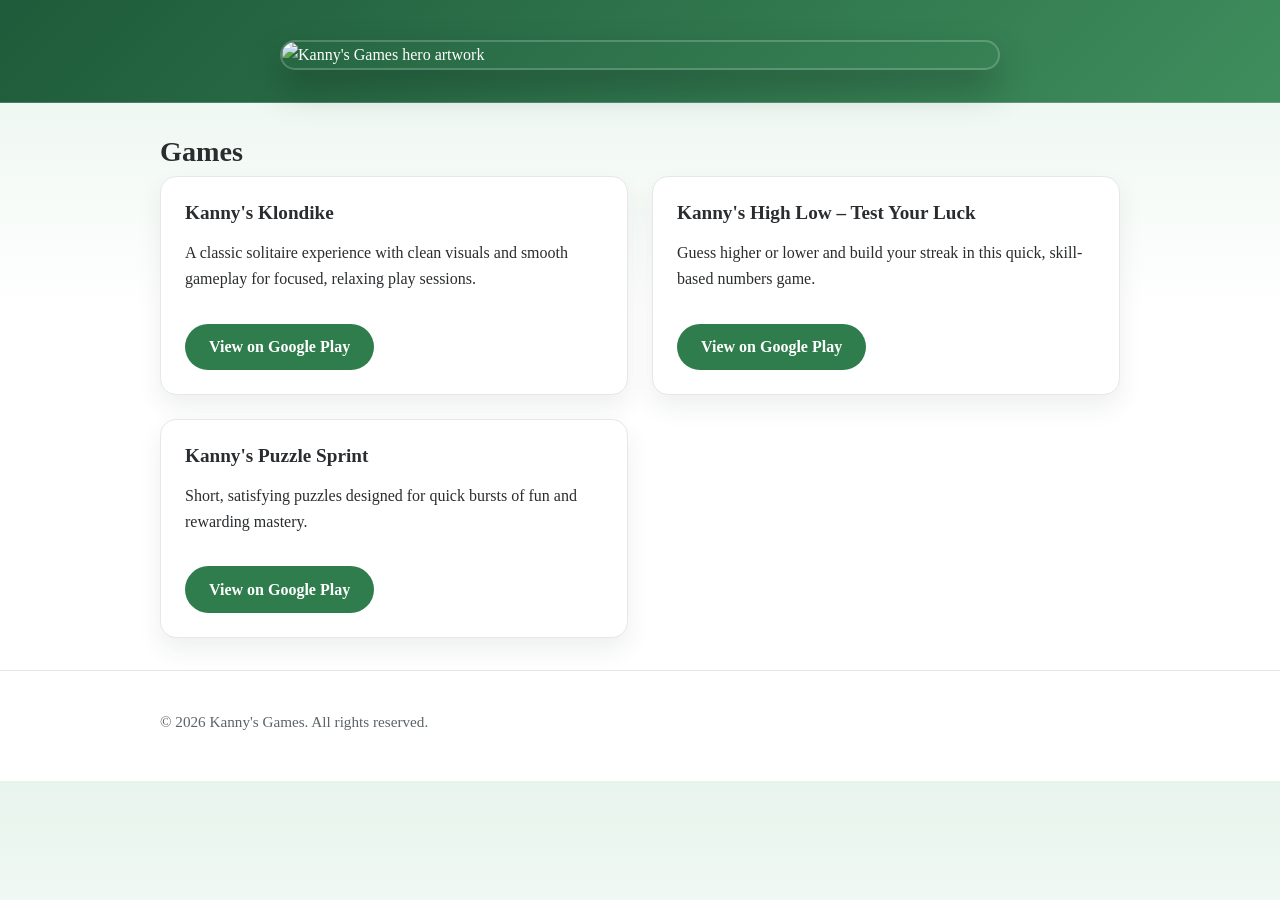
==== index.html @ 23c06d9a "Add files via upload" ====
<!doctype html>
<html lang="en">
  <head>
    <meta charset="utf-8" />
    <meta name="viewport" content="width=device-width, initial-scale=1" />
    <meta
      name="description"
      content="Kanny's Games is an indie mobile game developer focused on creating simple, fun, and skill-based games for Android users."
    />
    <title>Kanny's Games | Indie Mobile Game Developer</title>
    <link rel="stylesheet" href="styles.css" />
  </head>
  <body>
    <header class="site-header hero">
      <div class="container hero-content">
        <!-- Hero image placeholder: replace with the provided image file -->
        <img
          class="hero-image"
          src="hero.jpg"
          alt="Kanny's Games hero artwork"
        />
      </div>
    </header>

    <main class="container">
      <section id="games" class="section">
        <h2>Games</h2>
        <div class="games-grid">
          <!-- Game cards -->
          <article class="game-card">
            <h3>Kanny's Klondike</h3>
            <p>
              A classic solitaire experience with clean visuals and smooth
              gameplay for focused, relaxing play sessions.
            </p>
            <a class="button" href="https://play.google.com/store" rel="noopener">
              View on Google Play
            </a>
          </article>

          <article class="game-card">
            <h3>Kanny's High Low – Test Your Luck</h3>
            <p>
              Guess higher or lower and build your streak in this quick,
              skill-based numbers game.
            </p>
            <a class="button" href="https://play.google.com/store" rel="noopener">
              View on Google Play
            </a>
          </article>

          <article class="game-card">
            <h3>Kanny's Puzzle Sprint</h3>
            <p>
              Short, satisfying puzzles designed for quick bursts of fun and
              rewarding mastery.
            </p>
            <a class="button" href="https://play.google.com/store" rel="noopener">
              View on Google Play
            </a>
          </article>
        </div>
      </section>

    </main>

    <footer class="site-footer">
      <div class="container">
        <p>© 2026 Kanny's Games. All rights reserved.</p>
      </div>
    </footer>
  </body>
</html>
---- styles.css ----
:root {
  --green-700: #1e5b3a;
  --green-600: #2f7d4c;
  --green-500: #3f8d5d;
  --green-100: #e7f4ec;
  --gray-900: #2a2d2f;
  --gray-600: #5b6368;
  --gray-200: #e5e7ea;
  --white: #ffffff;
}

*,
*::before,
*::after {
  box-sizing: border-box;
}

body {
  margin: 0;
  font-family: "Palatino Linotype", "Book Antiqua", Palatino, serif;
  color: var(--gray-900);
  background: linear-gradient(180deg, var(--green-100), var(--white) 40%);
  line-height: 1.6;
}

a {
  color: var(--green-600);
  text-decoration: none;
}

a:hover,
a:focus-visible {
  text-decoration: underline;
}

.container {
  width: min(100% - 2rem, 960px);
  margin: 0 auto;
}

.site-header {
  border-bottom: 1px solid rgba(255, 255, 255, 0.2);
  padding: 2.5rem 0 2rem;
}

.hero-content {
  display: flex;
  gap: 1.5rem;
  align-items: center;
}

.hero {
  background: linear-gradient(135deg, var(--green-700), var(--green-500));
  color: var(--white);
}

.hero-content {
  justify-content: center;
}

.hero-image {
  width: min(100%, 720px);
  border-radius: 24px;
  box-shadow: 0 18px 36px rgba(0, 0, 0, 0.25);
  border: 2px solid rgba(255, 255, 255, 0.2);
}

h1,
h2,
h3 {
  margin: 0 0 0.5rem;
  line-height: 1.2;
}

h1 {
  font-size: clamp(2rem, 3vw, 2.6rem);
}

h2 {
  font-size: clamp(1.4rem, 2.2vw, 1.8rem);
  color: var(--gray-900);
}

h3 {
  font-size: 1.2rem;
}

.section {
  padding: 2rem 0;
}

.games-grid {
  display: grid;
  gap: 1.5rem;
}

/* Card styling keeps the layout lightweight and readable */
.game-card {
  border: 1px solid var(--gray-200);
  border-radius: 16px;
  padding: 1.5rem;
  background: var(--white);
  box-shadow: 0 12px 24px rgba(42, 45, 47, 0.08);
}

.button {
  display: inline-block;
  margin-top: 1rem;
  padding: 0.65rem 1.5rem;
  background: var(--green-600);
  color: var(--white);
  border-radius: 999px;
  font-weight: 600;
  transition: transform 0.2s ease, box-shadow 0.2s ease;
}

.button:hover,
.button:focus-visible {
  transform: translateY(-1px);
  box-shadow: 0 8px 16px rgba(47, 125, 76, 0.25);
  text-decoration: none;
}

.site-footer {
  border-top: 1px solid var(--gray-200);
  padding: 1.5rem 0 2rem;
  color: var(--gray-600);
  font-size: 0.95rem;
}

@media (min-width: 720px) {
  .games-grid {
    grid-template-columns: repeat(2, minmax(0, 1fr));
  }

  .hero-content {
    gap: 2rem;
  }

  .hero-content {
    justify-content: center;
  }
}
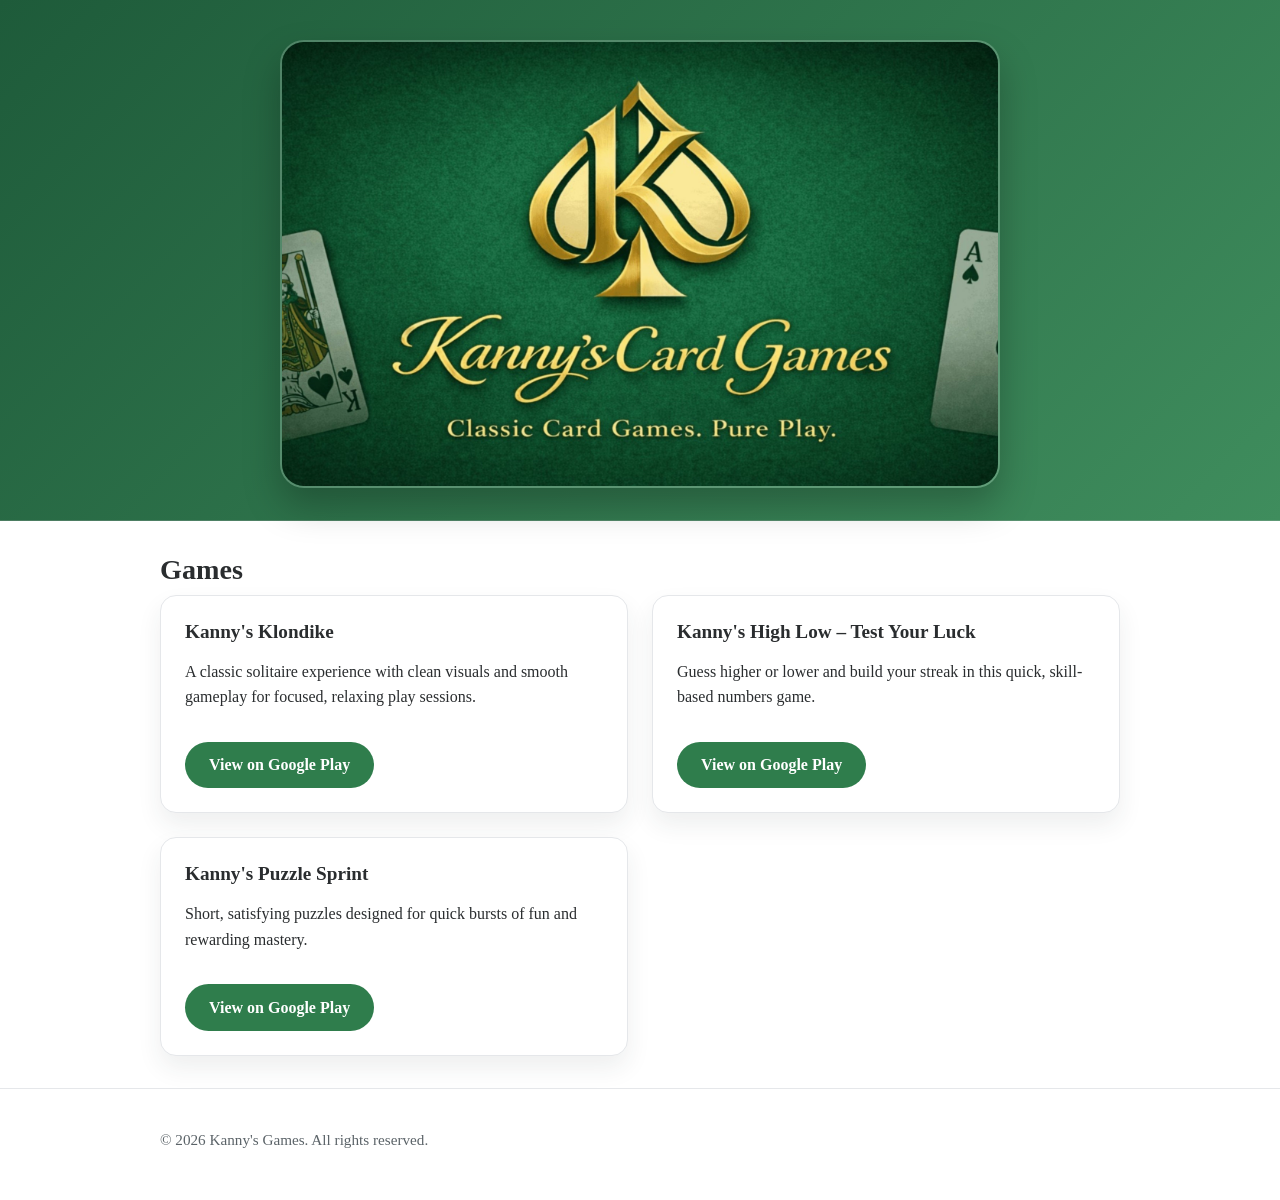
==== commit ceb20bf4: "Update index.html" ====
--- a/index.html
+++ b/index.html
@@ -16,7 +16,7 @@
         <!-- Hero image placeholder: replace with the provided image file -->
         <img
           class="hero-image"
-          src="hero.jpg"
+          src="hero.JPG"
           alt="Kanny's Games hero artwork"
         />
       </div>
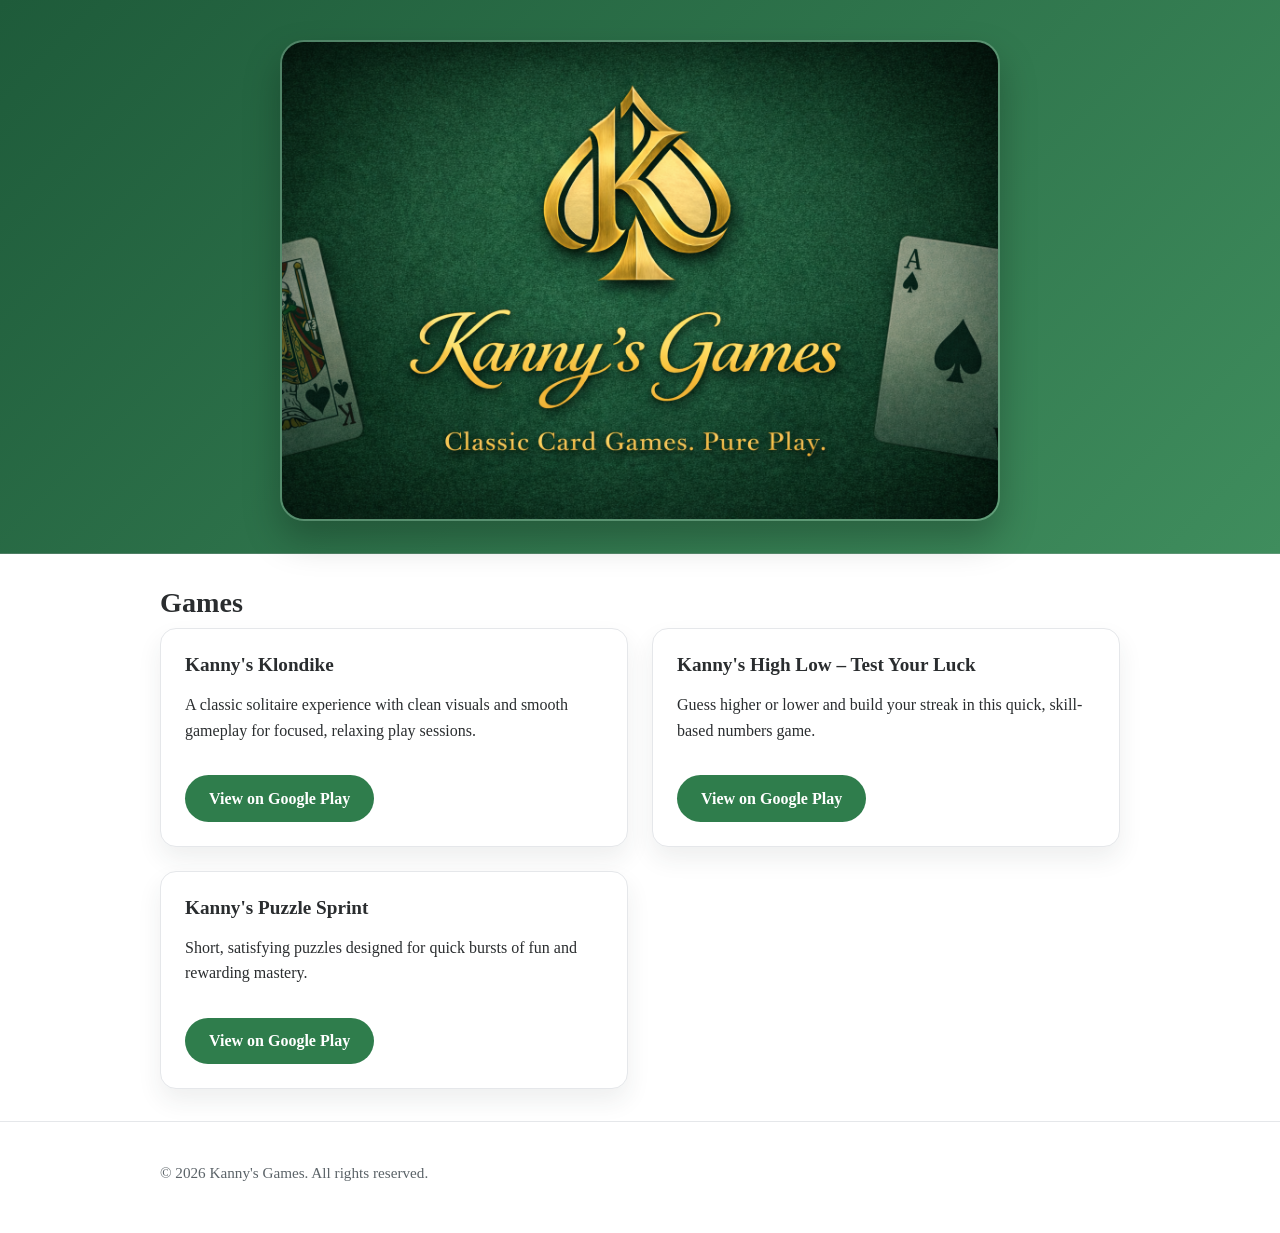
==== commit 18209a63: "Update index.html" ====
--- a/index.html
+++ b/index.html
@@ -16,7 +16,7 @@
         <!-- Hero image placeholder: replace with the provided image file -->
         <img
           class="hero-image"
-          src="hero.JPG"
+          src="hero.png"
           alt="Kanny's Games hero artwork"
         />
       </div>
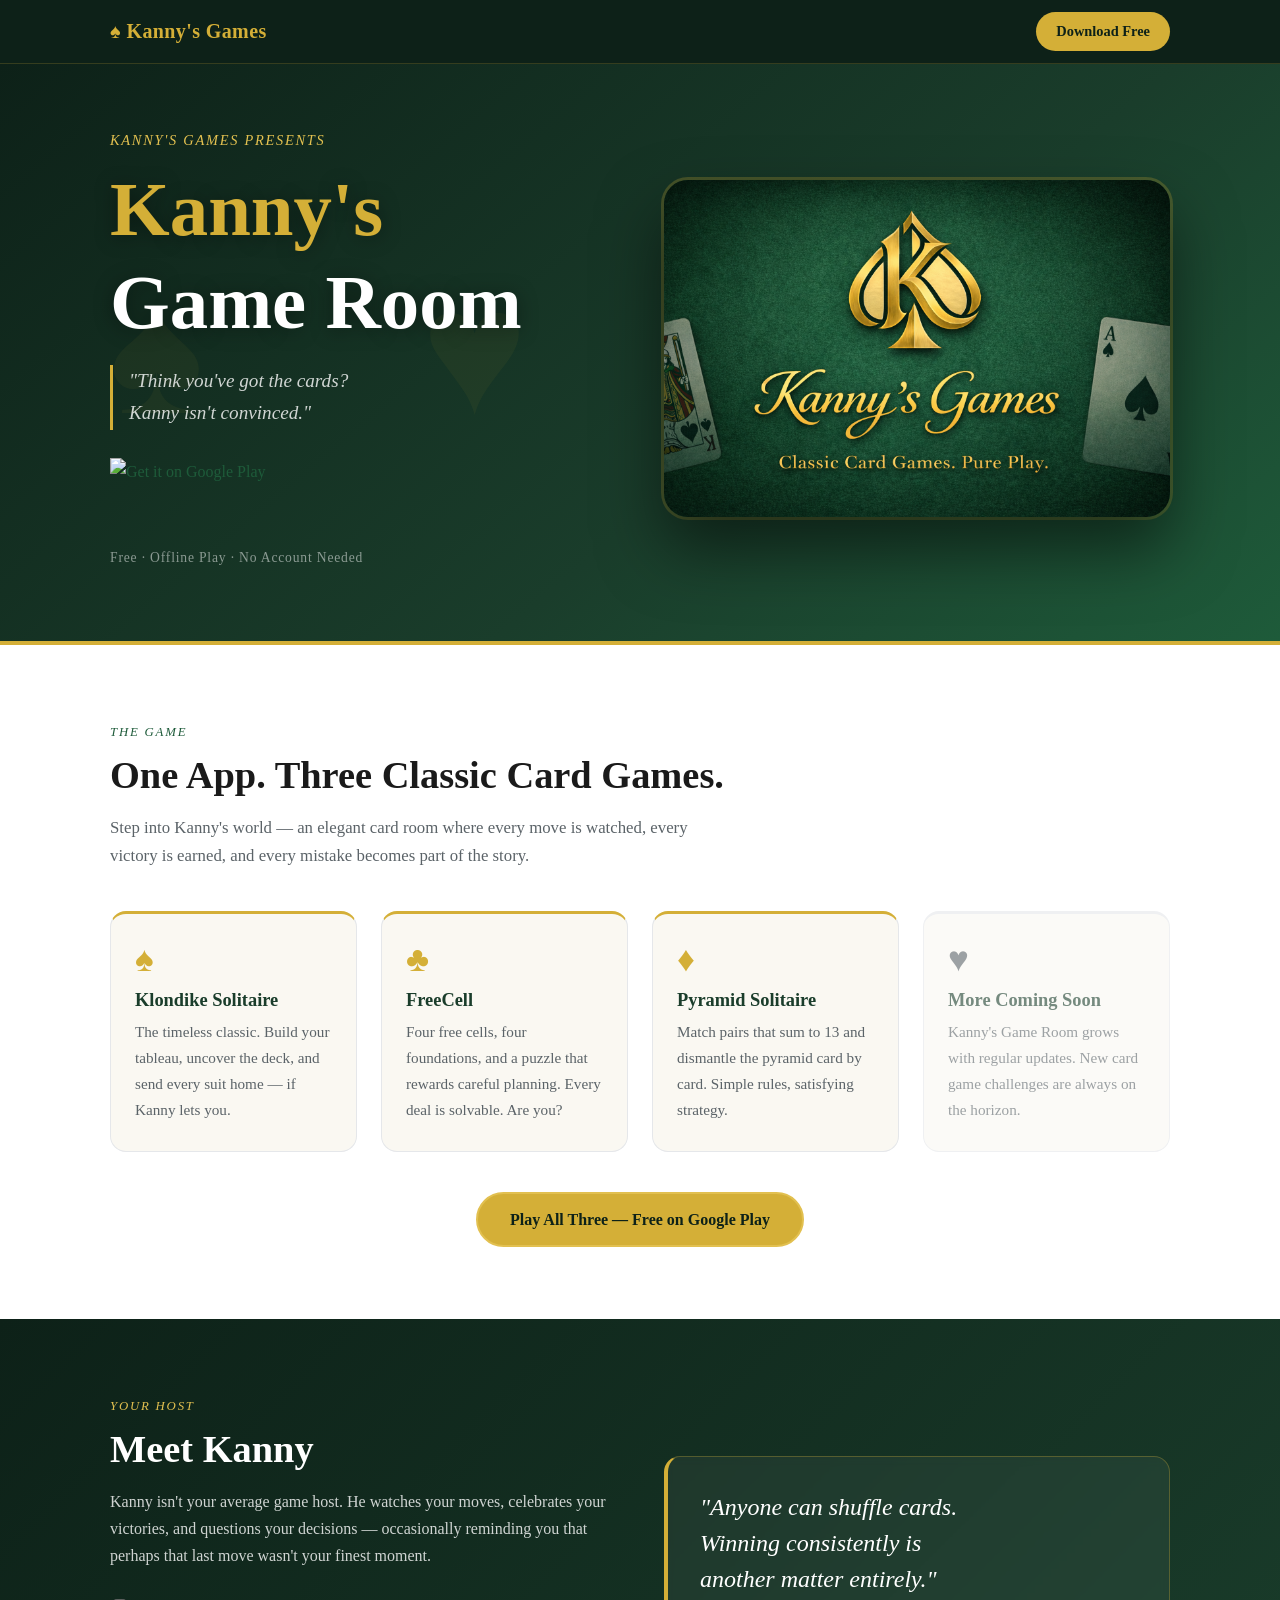
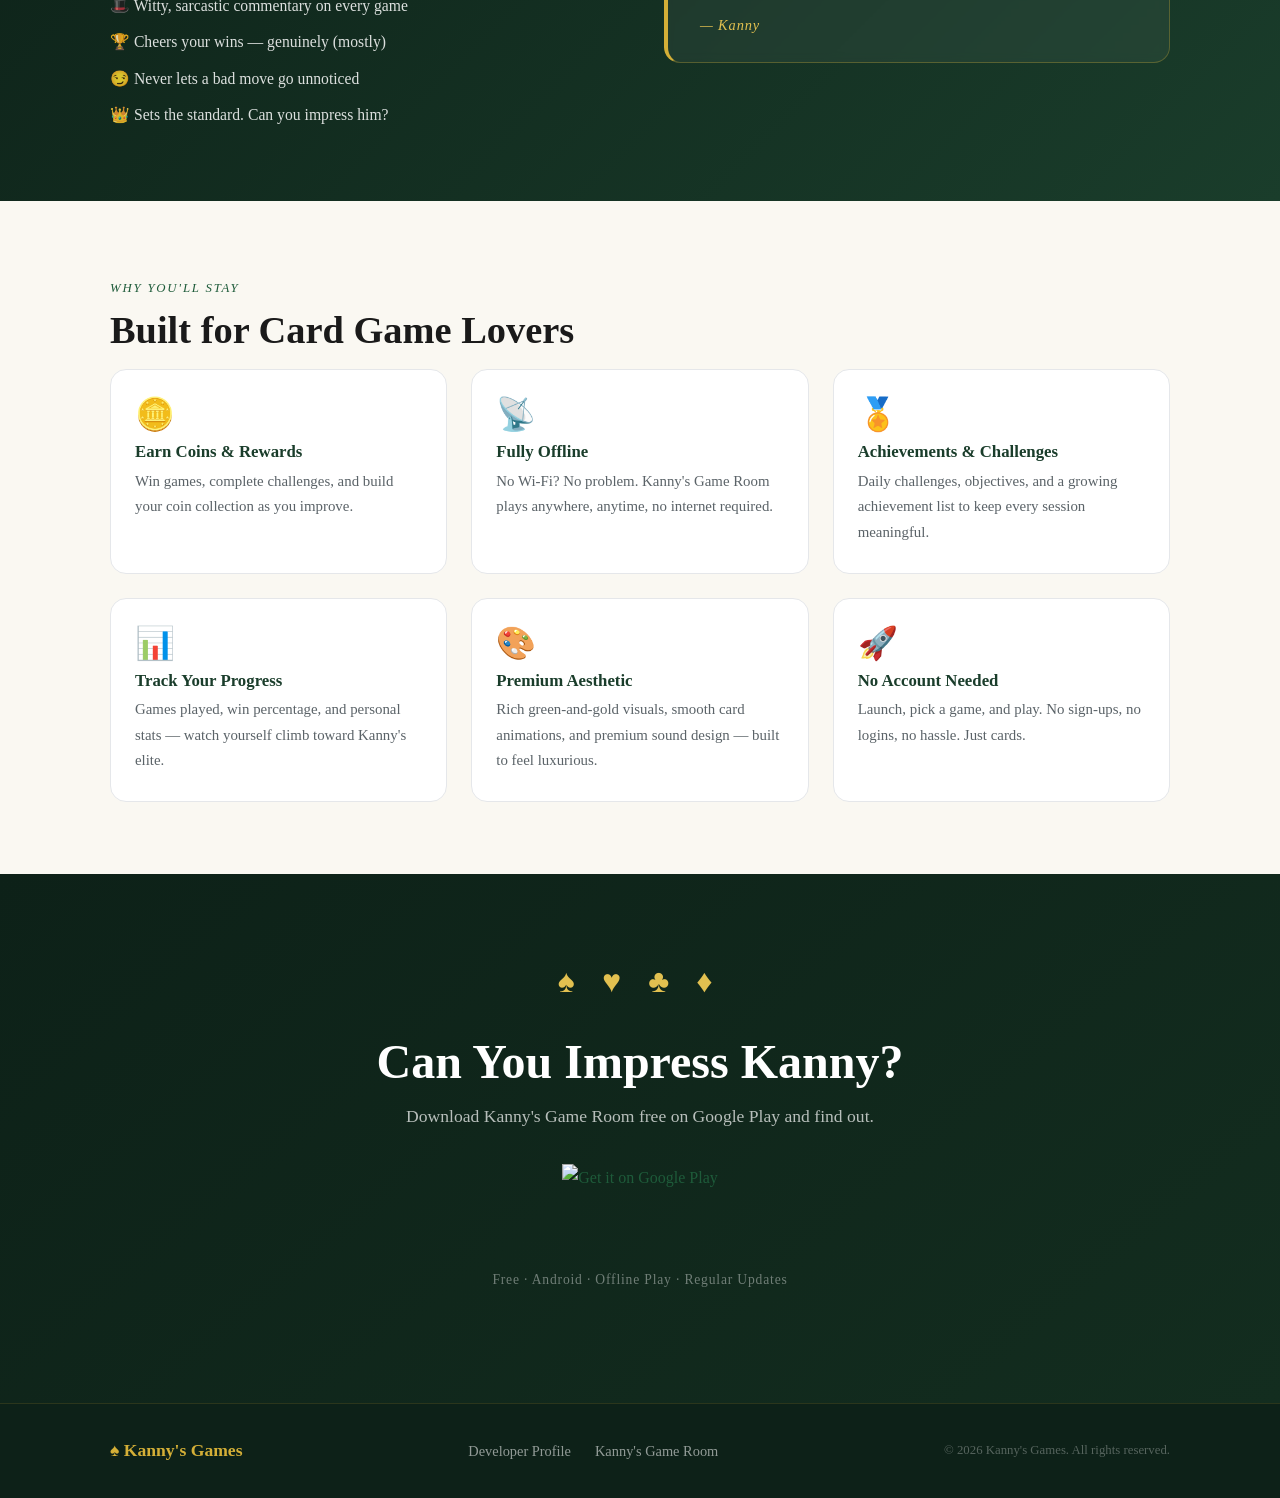
==== commit 726ffb5b: "redesigned site." ====
--- a/index.html
+++ b/index.html
@@ -5,69 +5,221 @@
     <meta name="viewport" content="width=device-width, initial-scale=1" />
     <meta
       name="description"
-      content="Kanny's Games is an indie mobile game developer focused on creating simple, fun, and skill-based games for Android users."
+      content="Kanny's Game Room — a premium collection of classic card games for Android. Play Klondike Solitaire, FreeCell, and Pyramid Solitaire with Kanny's witty commentary. Download free on Google Play."
     />
-    <title>Kanny's Games | Indie Mobile Game Developer</title>
+    <meta property="og:title" content="Kanny's Games | Classic Card Games for Android" />
+    <meta property="og:description" content="Think you've got the cards? Kanny isn't convinced. Download Kanny's Game Room — free on Google Play." />
+    <meta property="og:image" content="hero.png" />
+    <meta property="og:type" content="website" />
+    <title>Kanny's Games | Classic Card Games for Android</title>
     <link rel="stylesheet" href="styles.css" />
   </head>
   <body>
-    <header class="site-header hero">
-      <div class="container hero-content">
-        <!-- Hero image placeholder: replace with the provided image file -->
-        <img
-          class="hero-image"
-          src="hero.png"
-          alt="Kanny's Games hero artwork"
-        />
+
+    <!-- ───── NAV ───── -->
+    <nav class="site-nav">
+      <div class="container nav-inner">
+        <span class="nav-logo">♠ Kanny's Games</span>
+        <a class="nav-cta" href="https://play.google.com/store/apps/details?id=com.thebytedeveloper.kannysgameroom" target="_blank" rel="noopener noreferrer">
+          Download Free
+        </a>
+      </div>
+    </nav>
+
+    <!-- ───── HERO ───── -->
+    <header class="hero">
+      <div class="hero-suits" aria-hidden="true">
+        <span>♠</span><span>♥</span><span>♣</span><span>♦</span>
+      </div>
+      <div class="container hero-inner">
+        <div class="hero-text">
+          <p class="hero-eyebrow">Kanny's Games presents</p>
+          <h1 class="hero-title">Kanny's<br>Game Room</h1>
+          <p class="hero-tagline">"Think you've got the cards?<br>Kanny isn't convinced."</p>
+          <div class="hero-badges">
+            <a
+              href="https://play.google.com/store/apps/details?id=com.thebytedeveloper.kannysgameroom"
+              target="_blank"
+              rel="noopener noreferrer"
+              class="play-badge-link"
+            >
+              <img
+                src="https://play.google.com/intl/en_us/badges/static/images/badges/en_badge_web_generic.png"
+                alt="Get it on Google Play"
+                class="play-badge"
+              />
+            </a>
+          </div>
+          <p class="hero-meta">Free · Offline Play · No Account Needed</p>
+        </div>
+        <div class="hero-image-wrap">
+          <img
+            src="hero.png"
+            alt="Kanny's Game Room — card game screenshot"
+            class="hero-image"
+          />
+        </div>
       </div>
     </header>
 
-    <main class="container">
-      <section id="games" class="section">
-        <h2>Games</h2>
-        <div class="games-grid">
-          <!-- Game cards -->
-          <article class="game-card">
-            <h3>Kanny's Klondike</h3>
+    <main>
+
+      <!-- ───── ABOUT / GAMES INSIDE ───── -->
+      <section class="section section-games" id="games">
+        <div class="container">
+          <div class="section-label">The Game</div>
+          <h2 class="section-title">One App. Three Classic Card Games.</h2>
+          <p class="section-intro">
+            Step into Kanny's world — an elegant card room where every move is watched,
+            every victory is earned, and every mistake becomes part of the story.
+          </p>
+          <div class="games-grid">
+
+            <article class="game-tile">
+              <div class="game-tile-suit">♠</div>
+              <h3>Klondike Solitaire</h3>
+              <p>The timeless classic. Build your tableau, uncover the deck, and send every suit home — if Kanny lets you.</p>
+            </article>
+
+            <article class="game-tile">
+              <div class="game-tile-suit">♣</div>
+              <h3>FreeCell</h3>
+              <p>Four free cells, four foundations, and a puzzle that rewards careful planning. Every deal is solvable. Are you?</p>
+            </article>
+
+            <article class="game-tile">
+              <div class="game-tile-suit">♦</div>
+              <h3>Pyramid Solitaire</h3>
+              <p>Match pairs that sum to 13 and dismantle the pyramid card by card. Simple rules, satisfying strategy.</p>
+            </article>
+
+            <article class="game-tile game-tile-soon">
+              <div class="game-tile-suit">♥</div>
+              <h3>More Coming Soon</h3>
+              <p>Kanny's Game Room grows with regular updates. New card game challenges are always on the horizon.</p>
+            </article>
+
+          </div>
+          <div class="games-cta">
+            <a
+              class="button button-gold"
+              href="https://play.google.com/store/apps/details?id=com.thebytedeveloper.kannysgameroom"
+              target="_blank"
+              rel="noopener noreferrer"
+            >
+              Play All Three — Free on Google Play
+            </a>
+          </div>
+        </div>
+      </section>
+
+      <!-- ───── MEET KANNY ───── -->
+      <section class="section section-kanny" id="kanny">
+        <div class="container kanny-inner">
+          <div class="kanny-text">
+            <div class="section-label section-label-light">Your Host</div>
+            <h2 class="section-title section-title-light">Meet Kanny</h2>
             <p>
-              A classic solitaire experience with clean visuals and smooth
-              gameplay for focused, relaxing play sessions.
+              Kanny isn't your average game host. He watches your moves, celebrates your
+              victories, and questions your decisions — occasionally reminding you that
+              perhaps that last move wasn't your finest moment.
             </p>
-            <a class="button" href="https://play.google.com/store" rel="noopener">
-              View on Google Play
-            </a>
-          </article>
-
-          <article class="game-card">
-            <h3>Kanny's High Low – Test Your Luck</h3>
-            <p>
-              Guess higher or lower and build your streak in this quick,
-              skill-based numbers game.
-            </p>
-            <a class="button" href="https://play.google.com/store" rel="noopener">
-              View on Google Play
-            </a>
-          </article>
-
-          <article class="game-card">
-            <h3>Kanny's Puzzle Sprint</h3>
-            <p>
-              Short, satisfying puzzles designed for quick bursts of fun and
-              rewarding mastery.
-            </p>
-            <a class="button" href="https://play.google.com/store" rel="noopener">
-              View on Google Play
-            </a>
-          </article>
+            <ul class="kanny-traits">
+              <li>🎩 Witty, sarcastic commentary on every game</li>
+              <li>🏆 Cheers your wins — genuinely (mostly)</li>
+              <li>😏 Never lets a bad move go unnoticed</li>
+              <li>👑 Sets the standard. Can you impress him?</li>
+            </ul>
+          </div>
+          <blockquote class="kanny-quote">
+            <p>"Anyone can shuffle cards.<br>Winning consistently is<br>another matter entirely."</p>
+            <cite>— Kanny</cite>
+          </blockquote>
+        </div>
+      </section>
+
+      <!-- ───── FEATURES ───── -->
+      <section class="section section-features" id="features">
+        <div class="container">
+          <div class="section-label">Why You'll Stay</div>
+          <h2 class="section-title">Built for Card Game Lovers</h2>
+          <div class="features-grid">
+
+            <div class="feature-card">
+              <div class="feature-icon">🪙</div>
+              <h3>Earn Coins &amp; Rewards</h3>
+              <p>Win games, complete challenges, and build your coin collection as you improve.</p>
+            </div>
+
+            <div class="feature-card">
+              <div class="feature-icon">📡</div>
+              <h3>Fully Offline</h3>
+              <p>No Wi-Fi? No problem. Kanny's Game Room plays anywhere, anytime, no internet required.</p>
+            </div>
+
+            <div class="feature-card">
+              <div class="feature-icon">🏅</div>
+              <h3>Achievements &amp; Challenges</h3>
+              <p>Daily challenges, objectives, and a growing achievement list to keep every session meaningful.</p>
+            </div>
+
+            <div class="feature-card">
+              <div class="feature-icon">📊</div>
+              <h3>Track Your Progress</h3>
+              <p>Games played, win percentage, and personal stats — watch yourself climb toward Kanny's elite.</p>
+            </div>
+
+            <div class="feature-card">
+              <div class="feature-icon">🎨</div>
+              <h3>Premium Aesthetic</h3>
+              <p>Rich green-and-gold visuals, smooth card animations, and premium sound design — built to feel luxurious.</p>
+            </div>
+
+            <div class="feature-card">
+              <div class="feature-icon">🚀</div>
+              <h3>No Account Needed</h3>
+              <p>Launch, pick a game, and play. No sign-ups, no logins, no hassle. Just cards.</p>
+            </div>
+
+          </div>
+        </div>
+      </section>
+
+      <!-- ───── DOWNLOAD CTA ───── -->
+      <section class="section section-cta">
+        <div class="container cta-inner">
+          <div class="cta-suits" aria-hidden="true">♠ ♥ ♣ ♦</div>
+          <h2>Can You Impress Kanny?</h2>
+          <p>Download Kanny's Game Room free on Google Play and find out.</p>
+          <a
+            href="https://play.google.com/store/apps/details?id=com.thebytedeveloper.kannysgameroom"
+            target="_blank"
+            rel="noopener noreferrer"
+            class="play-badge-link"
+          >
+            <img
+              src="https://play.google.com/intl/en_us/badges/static/images/badges/en_badge_web_generic.png"
+              alt="Get it on Google Play"
+              class="play-badge play-badge-lg"
+            />
+          </a>
+          <p class="cta-meta">Free · Android · Offline Play · Regular Updates</p>
         </div>
       </section>
 
     </main>
 
+    <!-- ───── FOOTER ───── -->
     <footer class="site-footer">
-      <div class="container">
-        <p>© 2026 Kanny's Games. All rights reserved.</p>
+      <div class="container footer-inner">
+        <div class="footer-brand">♠ Kanny's Games</div>
+        <nav class="footer-links" aria-label="Footer navigation">
+          <a href="https://play.google.com/store/apps/dev?id=5169909982344144360" target="_blank" rel="noopener noreferrer">Developer Profile</a>
+          <a href="https://play.google.com/store/apps/details?id=com.thebytedeveloper.kannysgameroom" target="_blank" rel="noopener noreferrer">Kanny's Game Room</a>
+        </nav>
+        <p class="footer-copy">© 2026 Kanny's Games. All rights reserved.</p>
       </div>
     </footer>
+
   </body>
 </html>
--- a/styles.css
+++ b/styles.css
@@ -1,13 +1,516 @@
+/* ═══════════════════════════════════════════════════
+   Kanny's Games — Site Styles
+   Palette: deep green + gold + dark cream
+═══════════════════════════════════════════════════ */
+
 :root {
+  --green-950: #0d2118;
+  --green-900: #132d1f;
+  --green-800: #1a3d2b;
   --green-700: #1e5b3a;
   --green-600: #2f7d4c;
-  --green-500: #3f8d5d;
-  --green-100: #e7f4ec;
-  --gray-900: #2a2d2f;
-  --gray-600: #5b6368;
-  --gray-200: #e5e7ea;
-  --white: #ffffff;
-}
+  --green-100: #e8f4ee;
+  --gold-500:  #d4af37;
+  --gold-400:  #e2c050;
+  --gold-200:  #f3e4a8;
+  --cream:     #faf8f2;
+  --gray-900:  #1a1a1a;
+  --gray-600:  #5b6368;
+  --gray-200:  #e5e7ea;
+  --white:     #ffffff;
+}
+
+/* ── Reset ── */
+*, *::before, *::after { box-sizing: border-box; }
+
+body {
+  margin: 0;
+  font-family: "Palatino Linotype", "Book Antiqua", Palatino, serif;
+  color: var(--gray-900);
+  background: var(--cream);
+  line-height: 1.7;
+}
+
+a {
+  color: var(--green-700);
+  text-decoration: none;
+}
+
+a:hover, a:focus-visible { text-decoration: underline; }
+
+img { max-width: 100%; display: block; }
+
+h1, h2, h3 { margin: 0 0 0.5rem; line-height: 1.2; }
+
+.container {
+  width: min(100% - 2rem, 1060px);
+  margin: 0 auto;
+}
+
+/* ── Buttons ── */
+.button {
+  display: inline-block;
+  padding: 0.75rem 2rem;
+  border-radius: 999px;
+  font-weight: 700;
+  font-size: 1rem;
+  transition: transform 0.2s ease, box-shadow 0.2s ease;
+  cursor: pointer;
+}
+
+.button-gold {
+  background: var(--gold-500);
+  color: var(--green-950);
+  border: 2px solid var(--gold-400);
+}
+
+.button-gold:hover, .button-gold:focus-visible {
+  background: var(--gold-400);
+  transform: translateY(-2px);
+  box-shadow: 0 10px 28px rgba(212, 175, 55, 0.35);
+  text-decoration: none;
+}
+
+/* ── Google Play Badge ── */
+.play-badge-link { display: inline-block; }
+
+.play-badge {
+  height: 72px;
+  width: auto;
+  transition: transform 0.2s ease, filter 0.2s ease;
+}
+
+.play-badge:hover { transform: translateY(-2px); filter: brightness(1.05); }
+
+.play-badge-lg { height: 88px; }
+
+/* ══════════════════════════════════════
+   NAV
+══════════════════════════════════════ */
+.site-nav {
+  position: sticky;
+  top: 0;
+  z-index: 100;
+  background: var(--green-950);
+  border-bottom: 1px solid rgba(212, 175, 55, 0.2);
+  padding: 0.75rem 0;
+}
+
+.nav-inner {
+  display: flex;
+  align-items: center;
+  justify-content: space-between;
+}
+
+.nav-logo {
+  color: var(--gold-500);
+  font-size: 1.25rem;
+  font-weight: 700;
+  letter-spacing: 0.02em;
+}
+
+.nav-cta {
+  padding: 0.45rem 1.25rem;
+  background: var(--gold-500);
+  color: var(--green-950);
+  border-radius: 999px;
+  font-weight: 700;
+  font-size: 0.9rem;
+  transition: background 0.2s ease, transform 0.2s ease;
+}
+
+.nav-cta:hover, .nav-cta:focus-visible {
+  background: var(--gold-400);
+  transform: translateY(-1px);
+  text-decoration: none;
+}
+
+/* ══════════════════════════════════════
+   HERO
+══════════════════════════════════════ */
+.hero {
+  position: relative;
+  overflow: hidden;
+  background: linear-gradient(140deg, var(--green-950) 0%, var(--green-800) 60%, var(--green-700) 100%);
+  padding: 4rem 0 4.5rem;
+}
+
+/* floating card suit decorations */
+.hero-suits {
+  position: absolute;
+  inset: 0;
+  display: flex;
+  justify-content: space-around;
+  align-items: center;
+  pointer-events: none;
+  overflow: hidden;
+}
+
+.hero-suits span {
+  font-size: clamp(6rem, 14vw, 14rem);
+  color: rgba(212, 175, 55, 0.06);
+  user-select: none;
+  line-height: 1;
+}
+
+.hero-inner {
+  position: relative;
+  display: grid;
+  gap: 3rem;
+  align-items: center;
+}
+
+.hero-text { color: var(--white); }
+
+.hero-eyebrow {
+  margin: 0 0 0.75rem;
+  font-size: 0.9rem;
+  letter-spacing: 0.12em;
+  text-transform: uppercase;
+  color: var(--gold-400);
+  font-style: italic;
+}
+
+.hero-title {
+  font-size: clamp(2.8rem, 6vw, 5rem);
+  font-weight: 700;
+  color: var(--white);
+  text-shadow: 0 2px 20px rgba(0,0,0,0.4);
+  margin-bottom: 1rem;
+}
+
+.hero-title::first-line { color: var(--gold-500); }
+
+.hero-tagline {
+  font-size: clamp(1rem, 2vw, 1.2rem);
+  color: rgba(255,255,255,0.8);
+  font-style: italic;
+  margin: 0 0 1.75rem;
+  border-left: 3px solid var(--gold-500);
+  padding-left: 1rem;
+}
+
+.hero-badges { margin-bottom: 1rem; }
+
+.hero-meta {
+  font-size: 0.85rem;
+  color: rgba(255,255,255,0.5);
+  letter-spacing: 0.06em;
+  margin: 0;
+}
+
+.hero-image-wrap {
+  display: flex;
+  justify-content: center;
+}
+
+.hero-image {
+  width: min(100%, 420px);
+  border-radius: 24px;
+  box-shadow: 0 32px 64px rgba(0, 0, 0, 0.5), 0 0 0 3px rgba(212, 175, 55, 0.25);
+}
+
+/* ══════════════════════════════════════
+   SHARED SECTION STYLES
+══════════════════════════════════════ */
+.section { padding: 4.5rem 0; }
+
+.section-label {
+  display: inline-block;
+  font-size: 0.8rem;
+  letter-spacing: 0.14em;
+  text-transform: uppercase;
+  color: var(--green-700);
+  font-style: italic;
+  margin-bottom: 0.5rem;
+}
+
+.section-label-light { color: var(--gold-400); }
+
+.section-title {
+  font-size: clamp(1.6rem, 3vw, 2.4rem);
+  margin-bottom: 1rem;
+}
+
+.section-title-light { color: var(--white); }
+
+.section-intro {
+  max-width: 620px;
+  color: var(--gray-600);
+  font-size: 1.05rem;
+  margin: 0 0 2.5rem;
+}
+
+/* ══════════════════════════════════════
+   GAMES SECTION
+══════════════════════════════════════ */
+.section-games {
+  background: var(--white);
+  border-top: 4px solid var(--gold-500);
+}
+
+.games-grid {
+  display: grid;
+  gap: 1.5rem;
+  grid-template-columns: repeat(auto-fill, minmax(min(100%, 240px), 1fr));
+}
+
+.game-tile {
+  background: var(--cream);
+  border: 1px solid var(--gray-200);
+  border-top: 3px solid var(--gold-500);
+  border-radius: 16px;
+  padding: 1.75rem 1.5rem;
+  transition: transform 0.2s ease, box-shadow 0.2s ease;
+}
+
+.game-tile:hover {
+  transform: translateY(-4px);
+  box-shadow: 0 16px 36px rgba(0,0,0,0.1);
+}
+
+.game-tile-soon {
+  opacity: 0.6;
+  border-top-color: var(--gray-200);
+}
+
+.game-tile-suit {
+  font-size: 2.2rem;
+  color: var(--gold-500);
+  margin-bottom: 0.75rem;
+  line-height: 1;
+}
+
+.game-tile-soon .game-tile-suit { color: var(--gray-600); }
+
+.game-tile h3 {
+  font-size: 1.15rem;
+  color: var(--green-800);
+  margin-bottom: 0.5rem;
+}
+
+.game-tile p {
+  font-size: 0.95rem;
+  color: var(--gray-600);
+  margin: 0;
+}
+
+.games-cta {
+  margin-top: 2.5rem;
+  text-align: center;
+}
+
+/* ══════════════════════════════════════
+   MEET KANNY
+══════════════════════════════════════ */
+.section-kanny {
+  background: linear-gradient(135deg, var(--green-950) 0%, var(--green-800) 100%);
+  color: var(--white);
+}
+
+.section-kanny p {
+  color: rgba(255,255,255,0.8);
+  max-width: 520px;
+  margin: 0 0 1.5rem;
+}
+
+.kanny-inner {
+  display: grid;
+  gap: 3rem;
+  align-items: center;
+}
+
+.kanny-traits {
+  list-style: none;
+  margin: 0;
+  padding: 0;
+  display: flex;
+  flex-direction: column;
+  gap: 0.6rem;
+}
+
+.kanny-traits li {
+  font-size: 0.98rem;
+  color: rgba(255,255,255,0.85);
+}
+
+.kanny-quote {
+  margin: 0;
+  padding: 2rem 2rem 1.5rem;
+  background: rgba(255,255,255,0.05);
+  border: 1px solid rgba(212, 175, 55, 0.3);
+  border-left: 4px solid var(--gold-500);
+  border-radius: 16px;
+  backdrop-filter: blur(4px);
+}
+
+.kanny-quote p {
+  font-size: clamp(1.1rem, 2.5vw, 1.5rem);
+  font-style: italic;
+  color: var(--white);
+  line-height: 1.5;
+  margin: 0 0 1rem;
+  max-width: unset;
+}
+
+.kanny-quote cite {
+  display: block;
+  font-size: 0.9rem;
+  color: var(--gold-400);
+  letter-spacing: 0.06em;
+}
+
+/* ══════════════════════════════════════
+   FEATURES
+══════════════════════════════════════ */
+.section-features {
+  background: var(--cream);
+}
+
+.features-grid {
+  display: grid;
+  gap: 1.5rem;
+  grid-template-columns: repeat(auto-fill, minmax(min(100%, 300px), 1fr));
+}
+
+.feature-card {
+  background: var(--white);
+  border: 1px solid var(--gray-200);
+  border-radius: 16px;
+  padding: 1.75rem 1.5rem;
+  transition: transform 0.2s ease, box-shadow 0.2s ease;
+}
+
+.feature-card:hover {
+  transform: translateY(-3px);
+  box-shadow: 0 12px 28px rgba(0,0,0,0.08);
+}
+
+.feature-icon {
+  font-size: 2rem;
+  margin-bottom: 0.75rem;
+  line-height: 1;
+}
+
+.feature-card h3 {
+  font-size: 1.05rem;
+  color: var(--green-800);
+  margin-bottom: 0.4rem;
+}
+
+.feature-card p {
+  font-size: 0.93rem;
+  color: var(--gray-600);
+  margin: 0;
+}
+
+/* ══════════════════════════════════════
+   DOWNLOAD CTA
+══════════════════════════════════════ */
+.section-cta {
+  background: linear-gradient(140deg, var(--green-950) 0%, var(--green-900) 100%);
+  text-align: center;
+  padding: 5rem 0;
+}
+
+.cta-inner { color: var(--white); }
+
+.cta-suits {
+  font-size: clamp(1.4rem, 3vw, 2rem);
+  color: var(--gold-400);
+  letter-spacing: 0.3em;
+  margin-bottom: 1.5rem;
+}
+
+.section-cta h2 {
+  font-size: clamp(1.8rem, 4vw, 3rem);
+  color: var(--white);
+  margin-bottom: 0.75rem;
+}
+
+.section-cta > .container > p {
+  font-size: 1.1rem;
+  color: rgba(255,255,255,0.7);
+  margin: 0 0 2rem;
+}
+
+.cta-meta {
+  margin-top: 1rem !important;
+  font-size: 0.85rem !important;
+  color: rgba(255,255,255,0.4) !important;
+  letter-spacing: 0.06em;
+}
+
+/* ══════════════════════════════════════
+   FOOTER
+══════════════════════════════════════ */
+.site-footer {
+  background: var(--green-950);
+  border-top: 1px solid rgba(212, 175, 55, 0.15);
+  padding: 2rem 0;
+}
+
+.footer-inner {
+  display: flex;
+  flex-direction: column;
+  align-items: center;
+  gap: 1rem;
+  text-align: center;
+}
+
+.footer-brand {
+  color: var(--gold-500);
+  font-size: 1.1rem;
+  font-weight: 700;
+}
+
+.footer-links {
+  display: flex;
+  gap: 1.5rem;
+  flex-wrap: wrap;
+  justify-content: center;
+}
+
+.footer-links a {
+  color: rgba(255,255,255,0.55);
+  font-size: 0.9rem;
+  transition: color 0.2s;
+}
+
+.footer-links a:hover {
+  color: var(--gold-400);
+  text-decoration: none;
+}
+
+.footer-copy {
+  margin: 0;
+  font-size: 0.8rem;
+  color: rgba(255,255,255,0.3);
+}
+
+/* ══════════════════════════════════════
+   RESPONSIVE — tablet+
+══════════════════════════════════════ */
+@media (min-width: 720px) {
+  .hero-inner {
+    grid-template-columns: 1fr 1fr;
+  }
+
+  .kanny-inner {
+    grid-template-columns: 1fr 1fr;
+  }
+
+  .hero-image {
+    width: 100%;
+  }
+
+  .footer-inner {
+    flex-direction: row;
+    justify-content: space-between;
+    text-align: left;
+  }
+}
+
 
 *,
 *::before,
@@ -15,129 +518,3 @@
   box-sizing: border-box;
 }
 
-body {
-  margin: 0;
-  font-family: "Palatino Linotype", "Book Antiqua", Palatino, serif;
-  color: var(--gray-900);
-  background: linear-gradient(180deg, var(--green-100), var(--white) 40%);
-  line-height: 1.6;
-}
-
-a {
-  color: var(--green-600);
-  text-decoration: none;
-}
-
-a:hover,
-a:focus-visible {
-  text-decoration: underline;
-}
-
-.container {
-  width: min(100% - 2rem, 960px);
-  margin: 0 auto;
-}
-
-.site-header {
-  border-bottom: 1px solid rgba(255, 255, 255, 0.2);
-  padding: 2.5rem 0 2rem;
-}
-
-.hero-content {
-  display: flex;
-  gap: 1.5rem;
-  align-items: center;
-}
-
-.hero {
-  background: linear-gradient(135deg, var(--green-700), var(--green-500));
-  color: var(--white);
-}
-
-.hero-content {
-  justify-content: center;
-}
-
-.hero-image {
-  width: min(100%, 720px);
-  border-radius: 24px;
-  box-shadow: 0 18px 36px rgba(0, 0, 0, 0.25);
-  border: 2px solid rgba(255, 255, 255, 0.2);
-}
-
-h1,
-h2,
-h3 {
-  margin: 0 0 0.5rem;
-  line-height: 1.2;
-}
-
-h1 {
-  font-size: clamp(2rem, 3vw, 2.6rem);
-}
-
-h2 {
-  font-size: clamp(1.4rem, 2.2vw, 1.8rem);
-  color: var(--gray-900);
-}
-
-h3 {
-  font-size: 1.2rem;
-}
-
-.section {
-  padding: 2rem 0;
-}
-
-.games-grid {
-  display: grid;
-  gap: 1.5rem;
-}
-
-/* Card styling keeps the layout lightweight and readable */
-.game-card {
-  border: 1px solid var(--gray-200);
-  border-radius: 16px;
-  padding: 1.5rem;
-  background: var(--white);
-  box-shadow: 0 12px 24px rgba(42, 45, 47, 0.08);
-}
-
-.button {
-  display: inline-block;
-  margin-top: 1rem;
-  padding: 0.65rem 1.5rem;
-  background: var(--green-600);
-  color: var(--white);
-  border-radius: 999px;
-  font-weight: 600;
-  transition: transform 0.2s ease, box-shadow 0.2s ease;
-}
-
-.button:hover,
-.button:focus-visible {
-  transform: translateY(-1px);
-  box-shadow: 0 8px 16px rgba(47, 125, 76, 0.25);
-  text-decoration: none;
-}
-
-.site-footer {
-  border-top: 1px solid var(--gray-200);
-  padding: 1.5rem 0 2rem;
-  color: var(--gray-600);
-  font-size: 0.95rem;
-}
-
-@media (min-width: 720px) {
-  .games-grid {
-    grid-template-columns: repeat(2, minmax(0, 1fr));
-  }
-
-  .hero-content {
-    gap: 2rem;
-  }
-
-  .hero-content {
-    justify-content: center;
-  }
-}
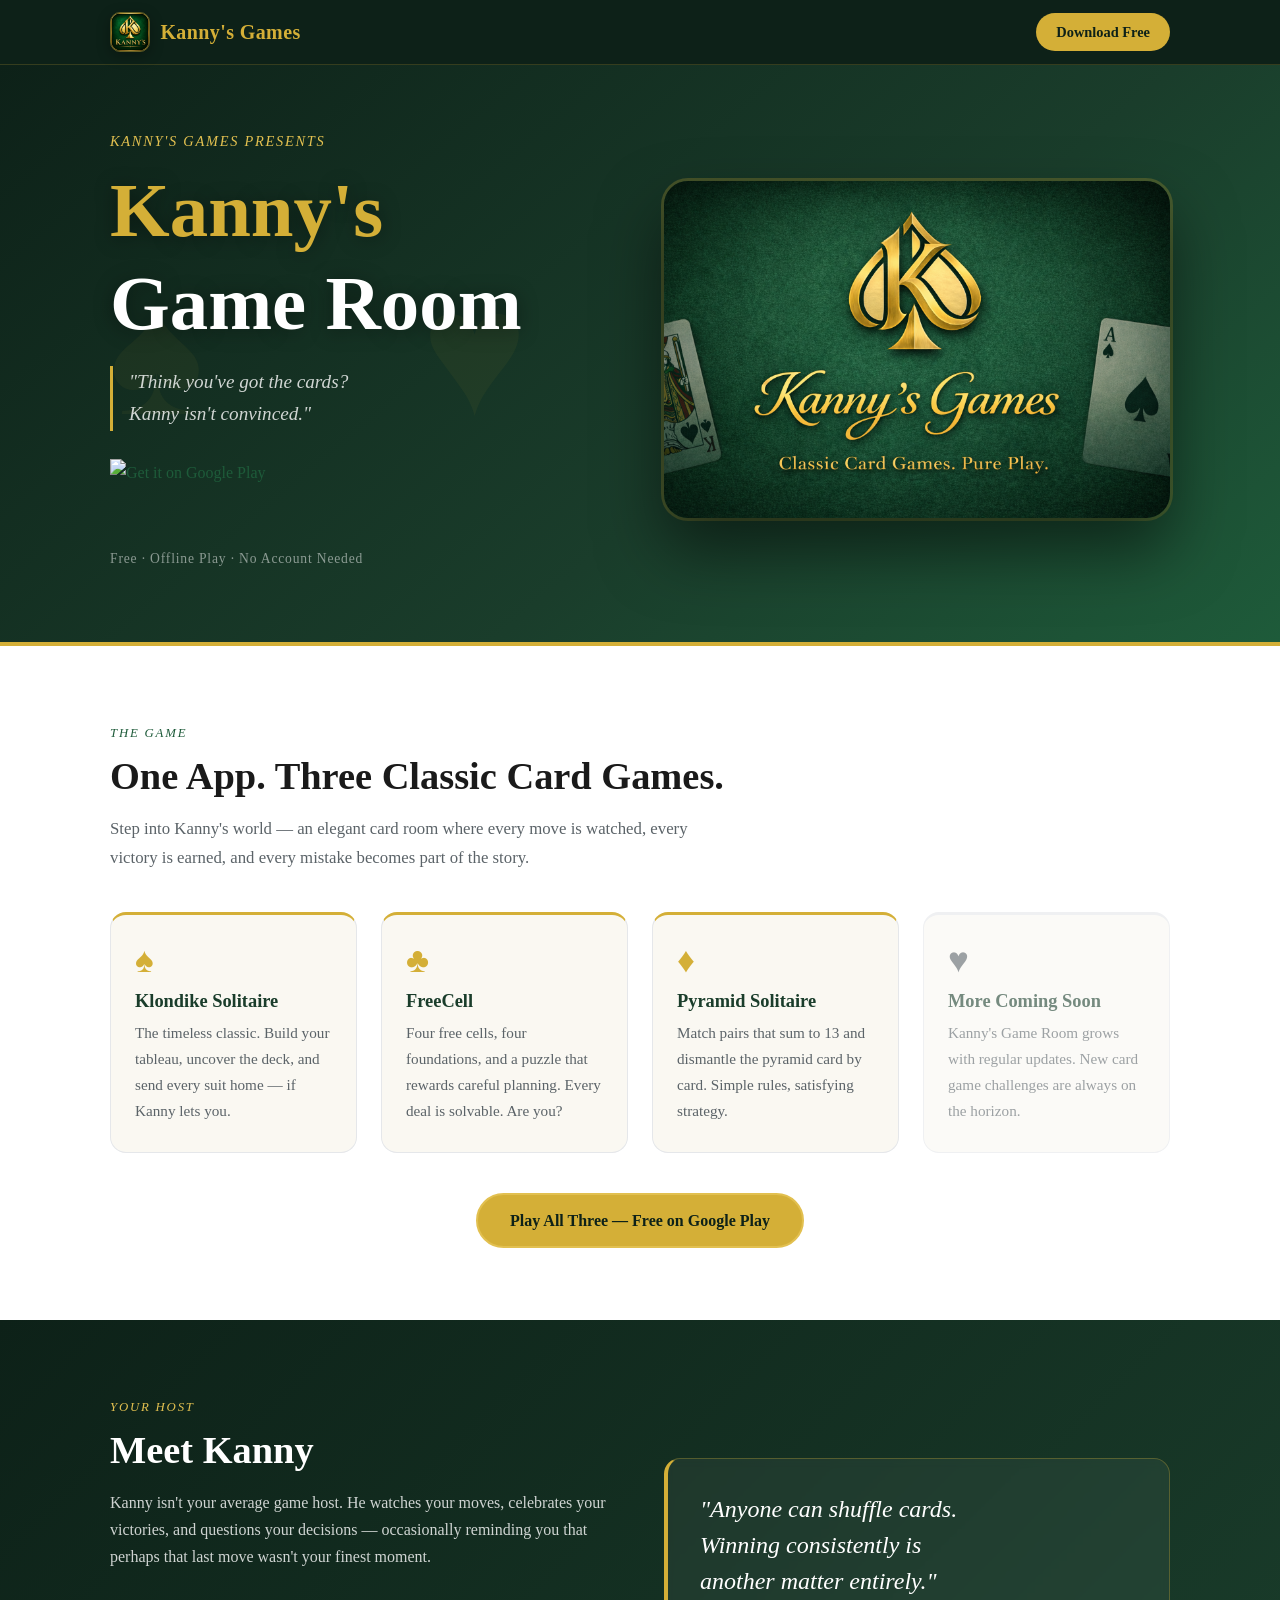
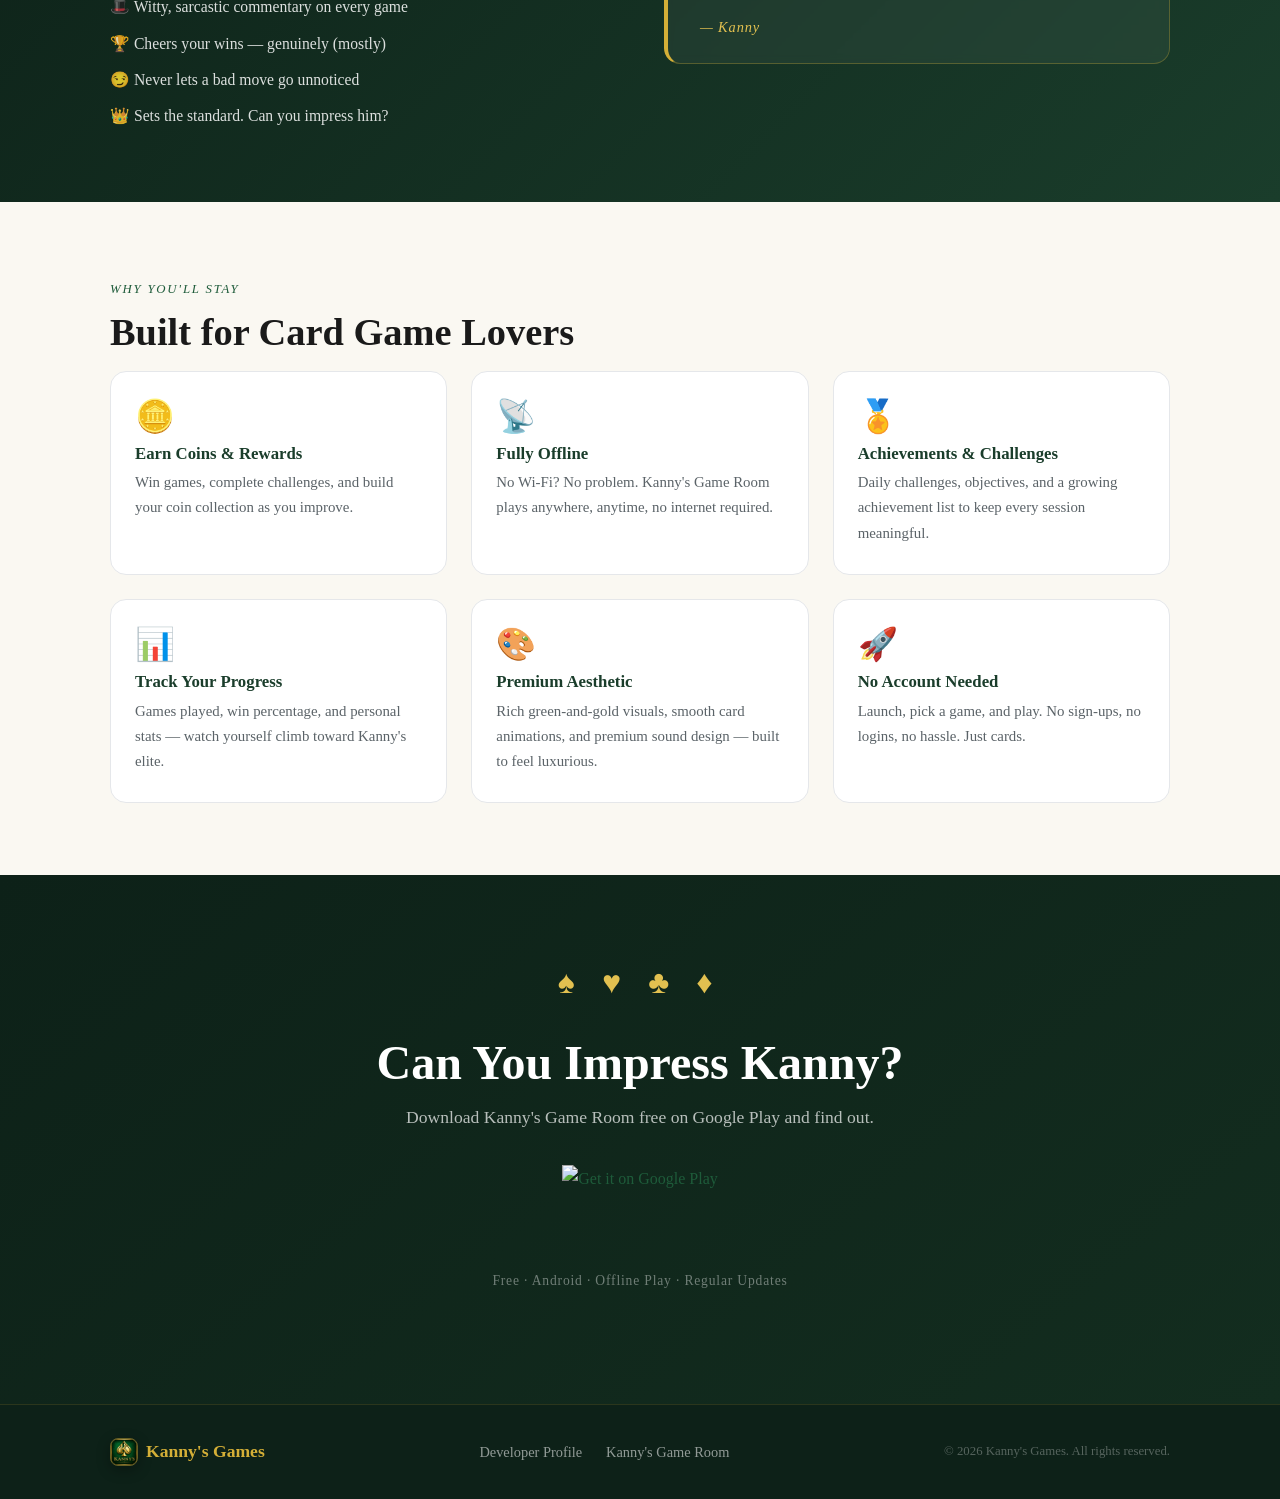
==== commit 89cdeb4a: "added logo" ====
--- a/index.html
+++ b/index.html
@@ -9,9 +9,11 @@
     />
     <meta property="og:title" content="Kanny's Games | Classic Card Games for Android" />
     <meta property="og:description" content="Think you've got the cards? Kanny isn't convinced. Download Kanny's Game Room — free on Google Play." />
-    <meta property="og:image" content="hero.png" />
+    <meta property="og:image" content="LOGO_512.png" />
     <meta property="og:type" content="website" />
     <title>Kanny's Games | Classic Card Games for Android</title>
+    <link rel="icon" type="image/png" sizes="512x512" href="LOGO_512.png" />
+    <link rel="apple-touch-icon" href="LOGO_512.png" />
     <link rel="stylesheet" href="styles.css" />
   </head>
   <body>
@@ -19,7 +21,10 @@
     <!-- ───── NAV ───── -->
     <nav class="site-nav">
       <div class="container nav-inner">
-        <span class="nav-logo">♠ Kanny's Games</span>
+        <a class="nav-logo" href="#" aria-label="Kanny's Games home">
+          <img src="LOGO_512.png" alt="Kanny's Games logo" class="brand-logo" />
+          <span>Kanny's Games</span>
+        </a>
         <a class="nav-cta" href="https://play.google.com/store/apps/details?id=com.thebytedeveloper.kannysgameroom" target="_blank" rel="noopener noreferrer">
           Download Free
         </a>
@@ -212,7 +217,10 @@
     <!-- ───── FOOTER ───── -->
     <footer class="site-footer">
       <div class="container footer-inner">
-        <div class="footer-brand">♠ Kanny's Games</div>
+        <div class="footer-brand">
+          <img src="LOGO_512.png" alt="Kanny's Games logo" class="brand-logo brand-logo-sm" />
+          <span>Kanny's Games</span>
+        </div>
         <nav class="footer-links" aria-label="Footer navigation">
           <a href="https://play.google.com/store/apps/dev?id=5169909982344144360" target="_blank" rel="noopener noreferrer">Developer Profile</a>
           <a href="https://play.google.com/store/apps/details?id=com.thebytedeveloper.kannysgameroom" target="_blank" rel="noopener noreferrer">Kanny's Game Room</a>
--- a/styles.css
+++ b/styles.css
@@ -103,10 +103,32 @@
 }
 
 .nav-logo {
+  display: inline-flex;
+  align-items: center;
+  gap: 0.65rem;
   color: var(--gold-500);
   font-size: 1.25rem;
   font-weight: 700;
   letter-spacing: 0.02em;
+}
+
+.nav-logo:hover,
+.nav-logo:focus-visible {
+  text-decoration: none;
+}
+
+.brand-logo {
+  width: 40px;
+  height: 40px;
+  border-radius: 10px;
+  border: 1px solid rgba(212, 175, 55, 0.45);
+  box-shadow: 0 4px 14px rgba(0, 0, 0, 0.3);
+}
+
+.brand-logo-sm {
+  width: 28px;
+  height: 28px;
+  border-radius: 8px;
 }
 
 .nav-cta {
@@ -459,6 +481,9 @@
 }
 
 .footer-brand {
+  display: inline-flex;
+  align-items: center;
+  gap: 0.5rem;
   color: var(--gold-500);
   font-size: 1.1rem;
   font-weight: 700;
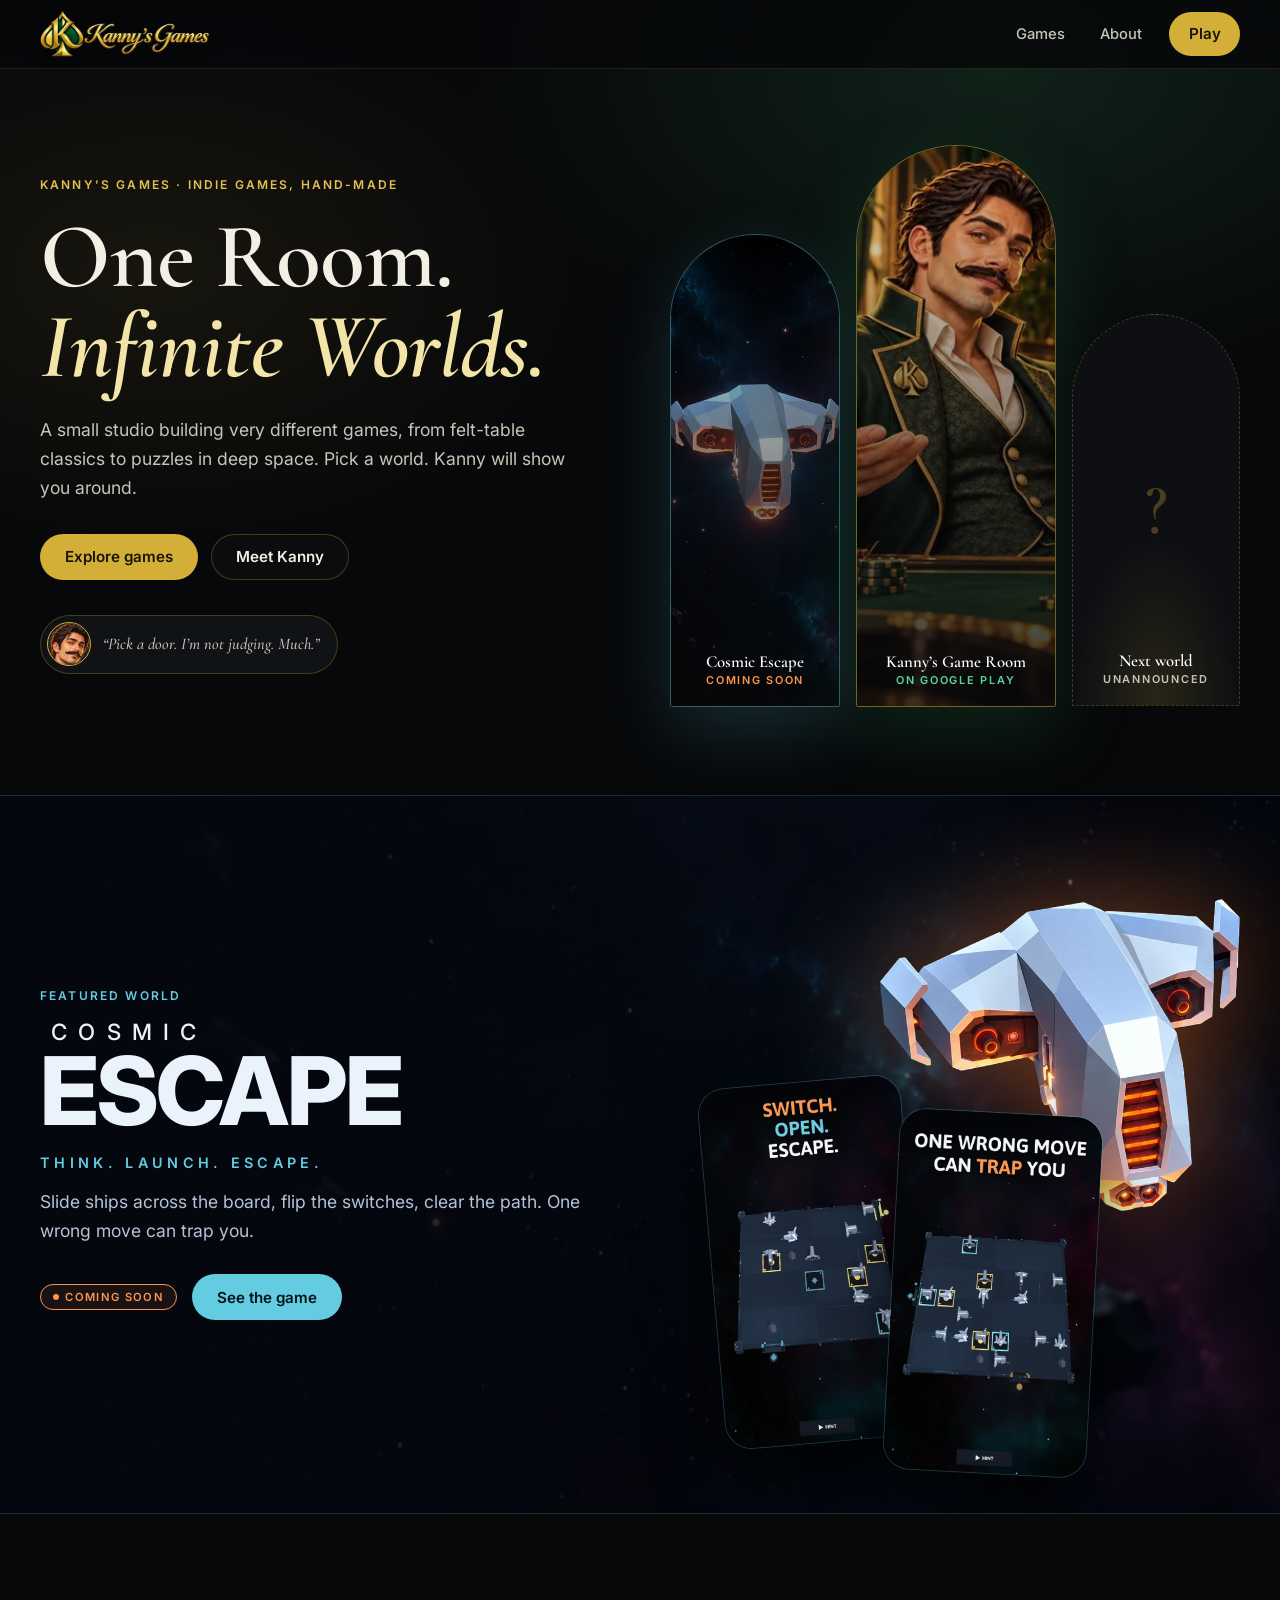
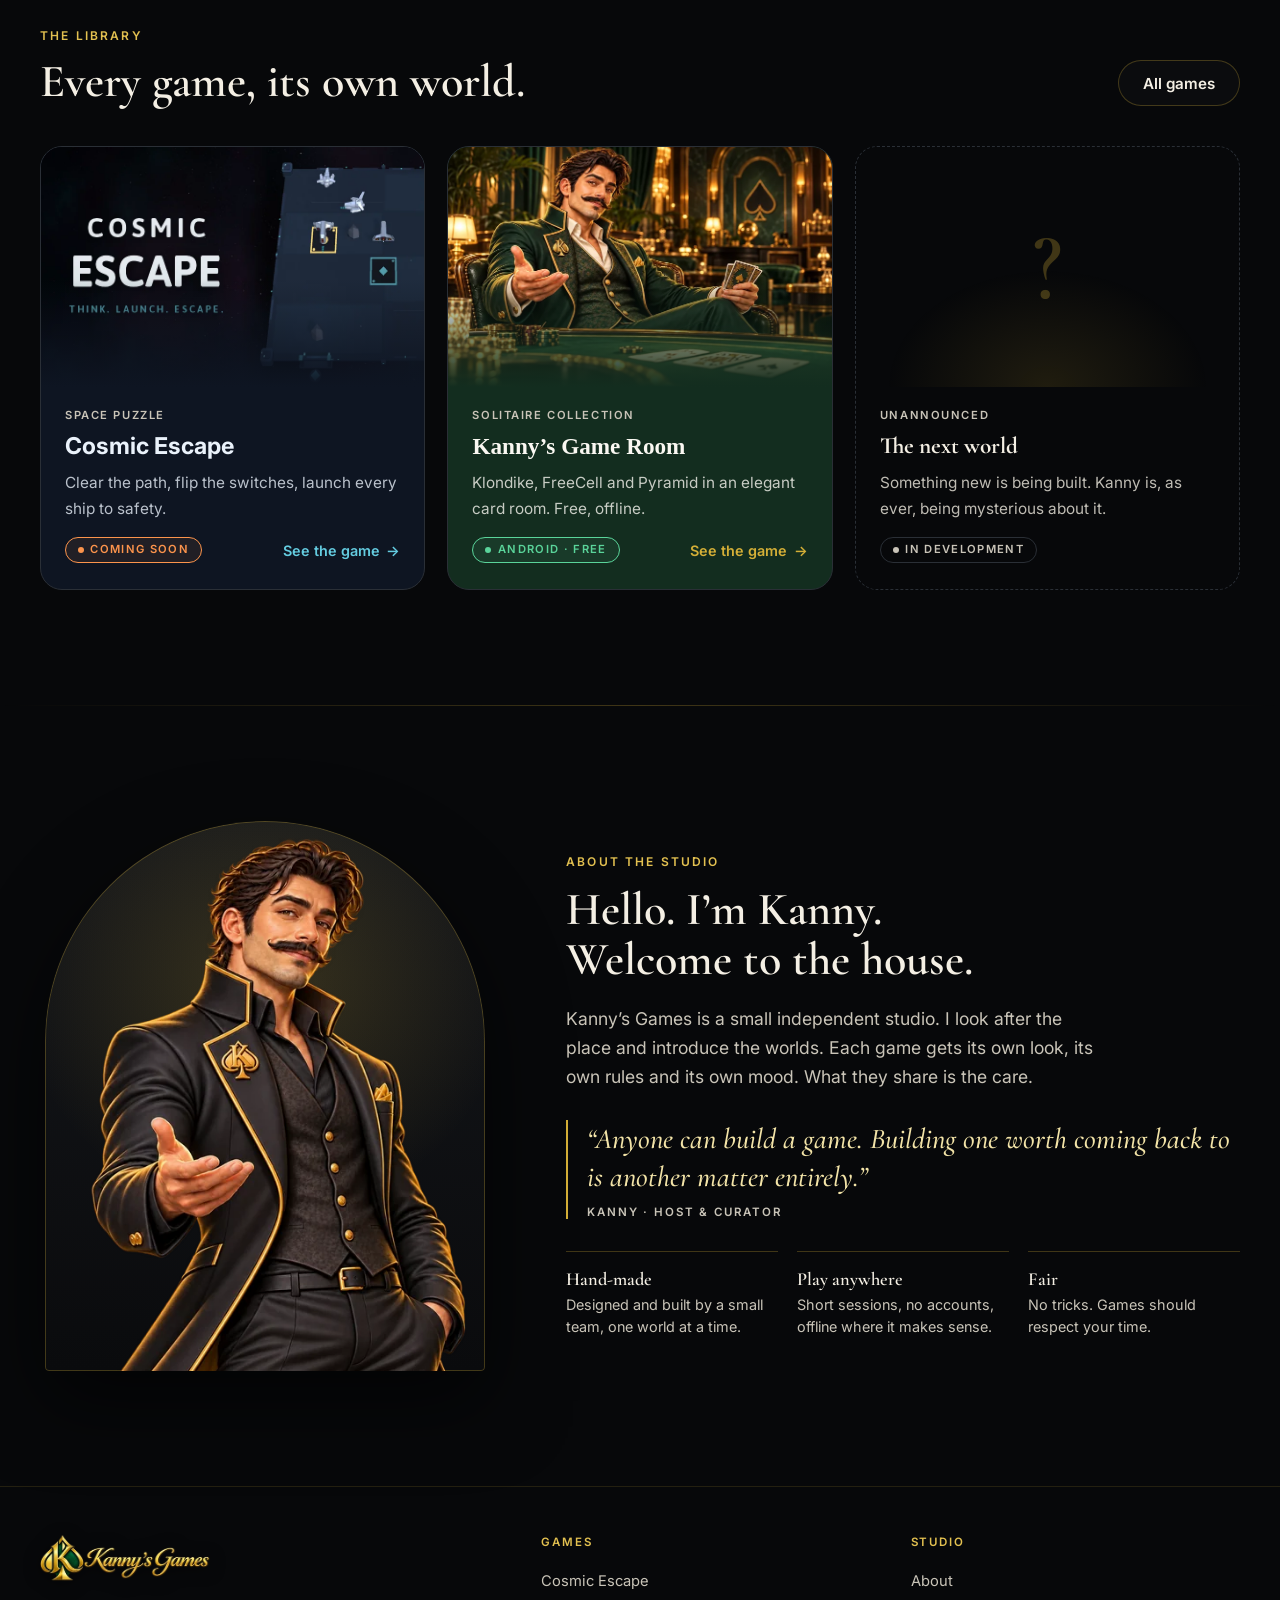
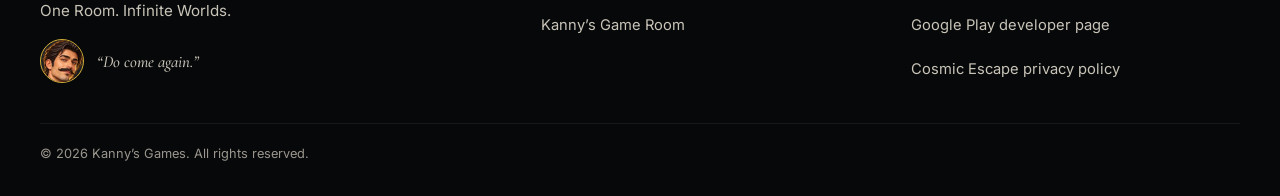
==== commit a052a5ef: "Site redesigned. Added new game." ====
--- a/index.html
+++ b/index.html
@@ -1,233 +1,130 @@
-<!doctype html>
+<!DOCTYPE html>
 <html lang="en">
-  <head>
-    <meta charset="utf-8" />
-    <meta name="viewport" content="width=device-width, initial-scale=1" />
-    <meta
-      name="description"
-      content="Kanny's Game Room — a premium collection of classic card games for Android. Play Klondike Solitaire, FreeCell, and Pyramid Solitaire with Kanny's witty commentary. Download free on Google Play."
-    />
-    <meta property="og:title" content="Kanny's Games | Classic Card Games for Android" />
-    <meta property="og:description" content="Think you've got the cards? Kanny isn't convinced. Download Kanny's Game Room — free on Google Play." />
-    <meta property="og:image" content="LOGO_512.png" />
-    <meta property="og:type" content="website" />
-    <title>Kanny's Games | Classic Card Games for Android</title>
-    <link rel="icon" type="image/png" sizes="512x512" href="LOGO_512.png" />
-    <link rel="apple-touch-icon" href="LOGO_512.png" />
-    <link rel="stylesheet" href="styles.css" />
-  </head>
-  <body>
+<head>
+<meta charset="utf-8">
+<meta name="viewport" content="width=device-width, initial-scale=1">
+<title>Kanny's Games | Indie Game Studio. One Room. Infinite Worlds.</title>
+<meta name="description" content="Kanny's Games is an independent game studio making very different games, from the card-room classic Kanny's Game Room to the upcoming space puzzle Cosmic Escape.">
+<link rel="canonical" href="https://kannysgames.com/">
+<meta name="theme-color" content="#07080a">
+<meta property="og:site_name" content="Kanny's Games">
+<meta property="og:type" content="website">
+<meta property="og:title" content="Kanny's Games | Indie Game Studio. One Room. Infinite Worlds.">
+<meta property="og:description" content="Kanny's Games is an independent game studio making very different games, from the card-room classic Kanny's Game Room to the upcoming space puzzle Cosmic Escape.">
+<meta property="og:url" content="https://kannysgames.com/">
+<meta property="og:image" content="https://kannysgames.com/assets/img/og/home.jpg">
+<meta property="og:image:width" content="1200">
+<meta property="og:image:height" content="630">
+<meta property="og:image:alt" content="Kanny's Games. One Room. Infinite Worlds.">
+<meta name="twitter:card" content="summary_large_image">
+<meta name="twitter:title" content="Kanny's Games | Indie Game Studio. One Room. Infinite Worlds.">
+<meta name="twitter:description" content="Kanny's Games is an independent game studio making very different games, from the card-room classic Kanny's Game Room to the upcoming space puzzle Cosmic Escape.">
+<meta name="twitter:image" content="https://kannysgames.com/assets/img/og/home.jpg">
+<link rel="icon" type="image/png" sizes="32x32" href="/assets/img/studio/favicon-32.png">
+<link rel="icon" type="image/png" sizes="192x192" href="/assets/img/studio/icon-192.png">
+<link rel="apple-touch-icon" href="/assets/img/studio/apple-touch-icon.png">
+<link rel="preconnect" href="https://fonts.googleapis.com">
+<link rel="preconnect" href="https://fonts.gstatic.com" crossorigin>
+<link rel="stylesheet" href="https://fonts.googleapis.com/css2?family=Cormorant+Garamond:ital,wght@0,500;0,600;0,700;1,500;1,600&amp;family=Inter:wght@400;500;600;700;800&amp;display=swap">
+<link rel="stylesheet" href="/assets/css/studio.css">
+<link rel="stylesheet" href="/assets/css/home.css">
+<script>document.documentElement.className="js"</script>
+<script type="application/ld+json">{"@context": "https://schema.org", "@type": "Organization", "name": "Kanny's Games", "url": "https://kannysgames.com/", "logo": "https://kannysgames.com/assets/img/studio/icon-512.png", "description": "Kanny's Games is an independent game studio making very different games.", "sameAs": ["https://play.google.com/store/apps/dev?id=5169909982344144360"]}</script>
+</head>
+<body>
+<div class="ambient" id="amb" aria-hidden="true"></div>
+<a class="skip" href="#main">Skip to content</a>
+<header class="nav"><div class="wrap nav-in">
+  <a class="logo" href="/" aria-label="Kanny's Games home"><picture><source media="(max-width:560px)" srcset="/assets/img/studio/logo-mark.webp" width="34" height="36"><img src="/assets/img/studio/logo.webp" srcset="/assets/img/studio/logo.webp 1x, /assets/img/studio/logo-2x.webp 2x" alt="Kanny's Games" width="169" height="46" fetchpriority="high"></picture></a>
+  <nav class="nav-links" aria-label="Primary"><a href="/games/">Games</a><a href="/#about">About</a><a class="btn btn-gold nav-play" href="https://play.google.com/store/apps/details?id=com.thebytedeveloper.kannysgameroom" target="_blank" rel="noopener noreferrer">Play</a></nav>
+</div></header>
+<main id="main">
+<section class="hero"><div class="wrap hero-grid">
+  <div>
+    <p class="eyebrow">Kanny&rsquo;s Games &middot; Indie games, hand-made</p>
+    <h1 class="h-hero">One Room.<br><em>Infinite Worlds.</em></h1>
+    <p class="lede">A small studio building very different games, from felt-table classics to puzzles in deep space. Pick a world. Kanny will show you around.</p>
+    <div class="hero-cta"><a class="btn btn-gold" href="#games">Explore games</a><a class="btn btn-line" href="#about">Meet Kanny</a></div>
+    <p class="chip hero-chip"><img src="/assets/img/kanny/studio-avatar.webp" alt="" width="38" height="38" class="avatar" decoding="async"><span>&ldquo;Pick a door. I&rsquo;m not judging. Much.&rdquo;</span></p>
+  </div>
+  <div class="portals">
+    <a class="portal p-ce" href="/games/cosmic-escape/"><img src="/assets/img/ce/wallpaper-480.webp" alt="" width="480" height="853" sizes="(max-width:560px) 45vw, 240px" fetchpriority="high" decoding="async"><span class="label"><b>Cosmic Escape</b><em>Coming soon</em></span></a>
+    <a class="portal p-gr" href="/games/kannys-game-room/"><img src="/assets/img/gr/lounge-1400.webp" alt="" width="1400" height="933" srcset="/assets/img/gr/lounge-800.webp 800w, /assets/img/gr/lounge-1400.webp 1400w" sizes="(max-width:560px) 60vw, 420px" fetchpriority="high" decoding="async"><span class="label"><b>Kanny&rsquo;s Game Room</b><em>On Google Play</em></span></a>
+    <div class="portal p-next"><i aria-hidden="true">?</i><span class="label"><b>Next world</b>Unannounced</span></div>
+  </div>
+</div></section>
 
-    <!-- ───── NAV ───── -->
-    <nav class="site-nav">
-      <div class="container nav-inner">
-        <a class="nav-logo" href="#" aria-label="Kanny's Games home">
-          <img src="LOGO_512.png" alt="Kanny's Games logo" class="brand-logo" />
-          <span>Kanny's Games</span>
-        </a>
-        <a class="nav-cta" href="https://play.google.com/store/apps/details?id=com.thebytedeveloper.kannysgameroom" target="_blank" rel="noopener noreferrer">
-          Download Free
-        </a>
-      </div>
-    </nav>
+<section class="feat" id="feat" data-game="cosmic-escape" data-amb="rgba(100,204,224,.16)|rgba(255,122,46,.05)" aria-labelledby="feat-title">
+  <div class="wrap feat-grid">
+    <div class="rv">
+      <p class="eyebrow">Featured world</p>
+      <h2 id="feat-title"><span class="ce-mark">Cosmic</span> <span class="ce-word">Escape</span></h2>
+      <p class="ce-tag">Think. Launch. Escape.</p>
+      <p class="lede">Slide ships across the board, flip the switches, clear the path. One wrong move can trap you.</p>
+      <div class="feat-actions"><span class="pill pill-soon">Coming soon</span><a class="btn btn-game" href="/games/cosmic-escape/">See the game</a></div>
+    </div>
+    <div class="feat-media rv" aria-hidden="true">
+      <img src="/assets/img/ce/ship-feature-640.webp" alt="" width="640" height="555" class="feat-ship" srcset="/assets/img/ce/ship-feature-640.webp 640w" sizes="(max-width:900px) 56vw, 420px" loading="lazy" decoding="async">
+      <div class="phone ph1"><img src="/assets/img/ce/shot-02.webp" alt="" width="600" height="1067" sizes="(max-width:560px) 40vw, 200px" loading="lazy" decoding="async"></div>
+      <div class="phone ph2"><img src="/assets/img/ce/shot-03.webp" alt="" width="600" height="1067" sizes="(max-width:560px) 40vw, 200px" loading="lazy" decoding="async"></div>
+    </div>
+  </div>
+</section>
 
-    <!-- ───── HERO ───── -->
-    <header class="hero">
-      <div class="hero-suits" aria-hidden="true">
-        <span>♠</span><span>♥</span><span>♣</span><span>♦</span>
-      </div>
-      <div class="container hero-inner">
-        <div class="hero-text">
-          <p class="hero-eyebrow">Kanny's Games presents</p>
-          <h1 class="hero-title">Kanny's<br>Game Room</h1>
-          <p class="hero-tagline">"Think you've got the cards?<br>Kanny isn't convinced."</p>
-          <div class="hero-badges">
-            <a
-              href="https://play.google.com/store/apps/details?id=com.thebytedeveloper.kannysgameroom"
-              target="_blank"
-              rel="noopener noreferrer"
-              class="play-badge-link"
-            >
-              <img
-                src="https://play.google.com/intl/en_us/badges/static/images/badges/en_badge_web_generic.png"
-                alt="Get it on Google Play"
-                class="play-badge"
-              />
-            </a>
-          </div>
-          <p class="hero-meta">Free · Offline Play · No Account Needed</p>
-        </div>
-        <div class="hero-image-wrap">
-          <img
-            src="hero.png"
-            alt="Kanny's Game Room — card game screenshot"
-            class="hero-image"
-          />
-        </div>
-      </div>
-    </header>
+<section class="sec" id="games" aria-labelledby="lib-title"><div class="wrap">
+  <div class="lib-head rv">
+    <div><p class="eyebrow">The library</p><h2 class="h2" id="lib-title" style="margin-top:.8rem">Every game, its own world.</h2></div>
+    <a class="btn btn-line" href="/games/">All games</a>
+  </div>
+  <div class="lib-grid">
+    <a class="card rv" data-game="cosmic-escape" href="/games/cosmic-escape/" data-amb="rgba(100,204,224,.16)|rgba(255,122,46,.05)">
+  <div class="card-art"><img src="/assets/img/ce/banner.webp" alt="" width="1024" height="500" sizes="(max-width:560px) 100vw, (max-width:900px) 50vw, 380px" style="object-position:8% 50%" loading="lazy" decoding="async"></div>
+  <div class="card-body"><span class="tag">Space puzzle</span><h3>Cosmic Escape</h3>
+    <p>Clear the path, flip the switches, launch every ship to safety.</p>
+    <div class="card-meta"><span class="pill pill-soon">Coming soon</span><span class="card-cta">See the game</span></div></div>
+</a>
+    <a class="card rv" data-game="kannys-game-room" href="/games/kannys-game-room/" data-amb="rgba(47,125,76,.22)|rgba(212,175,55,.08)">
+  <div class="card-art"><img src="/assets/img/gr/lounge-800.webp" alt="" width="800" height="533" srcset="/assets/img/gr/lounge-800.webp 800w, /assets/img/gr/lounge-1400.webp 1400w" sizes="(max-width:560px) 100vw, (max-width:900px) 50vw, 380px" style="object-position:35% 35%" loading="lazy" decoding="async"></div>
+  <div class="card-body"><span class="tag">Solitaire collection</span><h3>Kanny&rsquo;s Game Room</h3>
+    <p>Klondike, FreeCell and Pyramid in an elegant card room. Free, offline.</p>
+    <div class="card-meta"><span class="pill pill-live">Android &middot; Free</span><span class="card-cta">See the game</span></div></div>
+</a>
+    <div class="card teaser rv">
+  <div class="card-art"><span aria-hidden="true">?</span></div>
+  <div class="card-body"><span class="tag">Unannounced</span><h3>The next world</h3>
+    <p>Something new is being built. Kanny is, as ever, being mysterious about it.</p>
+    <div class="card-meta"><span class="pill pill-next">In development</span></div></div>
+</div>
+  </div>
+</div></section>
 
-    <main>
+<hr class="hair">
 
-      <!-- ───── ABOUT / GAMES INSIDE ───── -->
-      <section class="section section-games" id="games">
-        <div class="container">
-          <div class="section-label">The Game</div>
-          <h2 class="section-title">One App. Three Classic Card Games.</h2>
-          <p class="section-intro">
-            Step into Kanny's world — an elegant card room where every move is watched,
-            every victory is earned, and every mistake becomes part of the story.
-          </p>
-          <div class="games-grid">
-
-            <article class="game-tile">
-              <div class="game-tile-suit">♠</div>
-              <h3>Klondike Solitaire</h3>
-              <p>The timeless classic. Build your tableau, uncover the deck, and send every suit home — if Kanny lets you.</p>
-            </article>
-
-            <article class="game-tile">
-              <div class="game-tile-suit">♣</div>
-              <h3>FreeCell</h3>
-              <p>Four free cells, four foundations, and a puzzle that rewards careful planning. Every deal is solvable. Are you?</p>
-            </article>
-
-            <article class="game-tile">
-              <div class="game-tile-suit">♦</div>
-              <h3>Pyramid Solitaire</h3>
-              <p>Match pairs that sum to 13 and dismantle the pyramid card by card. Simple rules, satisfying strategy.</p>
-            </article>
-
-            <article class="game-tile game-tile-soon">
-              <div class="game-tile-suit">♥</div>
-              <h3>More Coming Soon</h3>
-              <p>Kanny's Game Room grows with regular updates. New card game challenges are always on the horizon.</p>
-            </article>
-
-          </div>
-          <div class="games-cta">
-            <a
-              class="button button-gold"
-              href="https://play.google.com/store/apps/details?id=com.thebytedeveloper.kannysgameroom"
-              target="_blank"
-              rel="noopener noreferrer"
-            >
-              Play All Three — Free on Google Play
-            </a>
-          </div>
-        </div>
-      </section>
-
-      <!-- ───── MEET KANNY ───── -->
-      <section class="section section-kanny" id="kanny">
-        <div class="container kanny-inner">
-          <div class="kanny-text">
-            <div class="section-label section-label-light">Your Host</div>
-            <h2 class="section-title section-title-light">Meet Kanny</h2>
-            <p>
-              Kanny isn't your average game host. He watches your moves, celebrates your
-              victories, and questions your decisions — occasionally reminding you that
-              perhaps that last move wasn't your finest moment.
-            </p>
-            <ul class="kanny-traits">
-              <li>🎩 Witty, sarcastic commentary on every game</li>
-              <li>🏆 Cheers your wins — genuinely (mostly)</li>
-              <li>😏 Never lets a bad move go unnoticed</li>
-              <li>👑 Sets the standard. Can you impress him?</li>
-            </ul>
-          </div>
-          <blockquote class="kanny-quote">
-            <p>"Anyone can shuffle cards.<br>Winning consistently is<br>another matter entirely."</p>
-            <cite>— Kanny</cite>
-          </blockquote>
-        </div>
-      </section>
-
-      <!-- ───── FEATURES ───── -->
-      <section class="section section-features" id="features">
-        <div class="container">
-          <div class="section-label">Why You'll Stay</div>
-          <h2 class="section-title">Built for Card Game Lovers</h2>
-          <div class="features-grid">
-
-            <div class="feature-card">
-              <div class="feature-icon">🪙</div>
-              <h3>Earn Coins &amp; Rewards</h3>
-              <p>Win games, complete challenges, and build your coin collection as you improve.</p>
-            </div>
-
-            <div class="feature-card">
-              <div class="feature-icon">📡</div>
-              <h3>Fully Offline</h3>
-              <p>No Wi-Fi? No problem. Kanny's Game Room plays anywhere, anytime, no internet required.</p>
-            </div>
-
-            <div class="feature-card">
-              <div class="feature-icon">🏅</div>
-              <h3>Achievements &amp; Challenges</h3>
-              <p>Daily challenges, objectives, and a growing achievement list to keep every session meaningful.</p>
-            </div>
-
-            <div class="feature-card">
-              <div class="feature-icon">📊</div>
-              <h3>Track Your Progress</h3>
-              <p>Games played, win percentage, and personal stats — watch yourself climb toward Kanny's elite.</p>
-            </div>
-
-            <div class="feature-card">
-              <div class="feature-icon">🎨</div>
-              <h3>Premium Aesthetic</h3>
-              <p>Rich green-and-gold visuals, smooth card animations, and premium sound design — built to feel luxurious.</p>
-            </div>
-
-            <div class="feature-card">
-              <div class="feature-icon">🚀</div>
-              <h3>No Account Needed</h3>
-              <p>Launch, pick a game, and play. No sign-ups, no logins, no hassle. Just cards.</p>
-            </div>
-
-          </div>
-        </div>
-      </section>
-
-      <!-- ───── DOWNLOAD CTA ───── -->
-      <section class="section section-cta">
-        <div class="container cta-inner">
-          <div class="cta-suits" aria-hidden="true">♠ ♥ ♣ ♦</div>
-          <h2>Can You Impress Kanny?</h2>
-          <p>Download Kanny's Game Room free on Google Play and find out.</p>
-          <a
-            href="https://play.google.com/store/apps/details?id=com.thebytedeveloper.kannysgameroom"
-            target="_blank"
-            rel="noopener noreferrer"
-            class="play-badge-link"
-          >
-            <img
-              src="https://play.google.com/intl/en_us/badges/static/images/badges/en_badge_web_generic.png"
-              alt="Get it on Google Play"
-              class="play-badge play-badge-lg"
-            />
-          </a>
-          <p class="cta-meta">Free · Android · Offline Play · Regular Updates</p>
-        </div>
-      </section>
-
-    </main>
-
-    <!-- ───── FOOTER ───── -->
-    <footer class="site-footer">
-      <div class="container footer-inner">
-        <div class="footer-brand">
-          <img src="LOGO_512.png" alt="Kanny's Games logo" class="brand-logo brand-logo-sm" />
-          <span>Kanny's Games</span>
-        </div>
-        <nav class="footer-links" aria-label="Footer navigation">
-          <a href="https://play.google.com/store/apps/dev?id=5169909982344144360" target="_blank" rel="noopener noreferrer">Developer Profile</a>
-          <a href="https://play.google.com/store/apps/details?id=com.thebytedeveloper.kannysgameroom" target="_blank" rel="noopener noreferrer">Kanny's Game Room</a>
-        </nav>
-        <p class="footer-copy">© 2026 Kanny's Games. All rights reserved.</p>
-      </div>
-    </footer>
-
-  </body>
-</html>
+<section class="sec" id="about" aria-labelledby="about-title"><div class="wrap kanny-grid">
+  <div class="k-frame rv"><img src="/assets/img/kanny/studio-welcome-520.webp" alt="Kanny, host of Kanny's Games, in his charcoal and gold coat, extending a hand in welcome" width="520" height="780" srcset="/assets/img/kanny/studio-welcome-520.webp 520w, /assets/img/kanny/studio-welcome-900.webp 900w" sizes="(max-width:560px) 340px, 460px" loading="lazy" decoding="async"></div>
+  <div class="k-body rv">
+    <p class="eyebrow">About the studio</p>
+    <h2 class="h2" id="about-title">Hello. I&rsquo;m Kanny.<br>Welcome to the house.</h2>
+    <p class="lede">Kanny&rsquo;s Games is a small independent studio. I look after the place and introduce the worlds. Each game gets its own look, its own rules and its own mood. What they share is the care.</p>
+    <blockquote class="quote"><p>&ldquo;Anyone can build a game. Building one worth coming back to is another matter entirely.&rdquo;</p><cite>Kanny &middot; Host &amp; curator</cite></blockquote>
+    <div class="beliefs">
+      <div><h3>Hand-made</h3><p>Designed and built by a small team, one world at a time.</p></div>
+      <div><h3>Play anywhere</h3><p>Short sessions, no accounts, offline where it makes sense.</p></div>
+      <div><h3>Fair</h3><p>No tricks. Games should respect your time.</p></div>
+    </div>
+  </div>
+</div></section>
+</main>
+<footer class="foot"><div class="wrap">
+  <div class="foot-in">
+    <div><a class="logo" href="/" aria-label="Kanny's Games home"><picture><source media="(max-width:560px)" srcset="/assets/img/studio/logo-mark.webp"><img src="/assets/img/studio/logo.webp" srcset="/assets/img/studio/logo.webp 1x, /assets/img/studio/logo-2x.webp 2x" alt="Kanny's Games" width="169" height="46" loading="lazy"></picture></a>
+      <p class="foot-tag">One Room. Infinite Worlds.</p>
+      <p class="foot-kanny"><img src="/assets/img/kanny/studio-avatar.webp" alt="" width="44" height="44" class="avatar" loading="lazy" decoding="async"><span>&ldquo;Do come again.&rdquo;</span></p></div>
+    <div><h2>Games</h2><ul><li><a href="/games/cosmic-escape/">Cosmic Escape</a></li><li><a href="/games/kannys-game-room/">Kanny&rsquo;s Game Room</a></li></ul></div>
+    <div><h2>Studio</h2><ul><li><a href="/#about">About</a></li><li><a href="https://play.google.com/store/apps/dev?id=5169909982344144360" target="_blank" rel="noopener noreferrer">Google Play developer page</a></li><li><a href="/privacy/CosmicEscape.html">Cosmic Escape privacy policy</a></li></ul></div>
+  </div>
+  <p class="copy">&copy; 2026 Kanny&rsquo;s Games. All rights reserved.</p>
+</div></footer>
+<script src="/assets/js/site.js" defer></script>
+</body>
+</html>
--- a/assets/css/studio.css
+++ b/assets/css/studio.css
@@ -0,0 +1,221 @@
+/* ════════════════════════════════════════════════════════════
+   Kanny's Games: studio layer
+   Tokens, base, permanent components (nav, footer, buttons,
+   pills, game card, library grid, legal prose).
+   Game-specific worlds live in game-room.css / cosmic-escape.css.
+   ════════════════════════════════════════════════════════════ */
+
+:root {
+  /* studio canvas */
+  --ink-1000: #07080a;
+  --ink-900: #0d0f12;
+  --ink-800: #14171b;
+  --ink-700: #1c2025;
+  --ink-600: #2a2f36;
+  /* text */
+  --paper-100: #f4efe4;
+  --paper-300: #c9c4b8;
+  --paper-500: #9a968d; /* ≥5:1 on ink-800 and darker */
+  /* gold hallmark */
+  --gold-300: #f3e4a8;
+  --gold-400: #e2c050;
+  --gold-500: #d4af37;
+  --gold-700: #8f7420;
+  --hair: rgba(212, 175, 55, 0.28);
+  --focus: #7fd1ff;
+
+  /* type: Cormorant Garamond + Inter are loaded from Google Fonts in <head> */
+  --f-display: "Cormorant Garamond", Georgia, "Times New Roman", serif;
+  --f-ui: "Inter", system-ui, -apple-system, "Segoe UI", Roboto, Arial, sans-serif;
+
+  /* shape */
+  --r-sm: 8px;
+  --r-md: 14px;
+  --r-lg: 22px;
+  --r-pill: 999px;
+  --arch: 999px 999px 18px 18px;
+
+  /* motion */
+  --ease: cubic-bezier(0.2, 0.7, 0.2, 1);
+  --dur-1: 150ms;
+  --dur-2: 300ms;
+  --dur-3: 700ms;
+
+  /* fluid type + rhythm */
+  --fs-hero: clamp(2.9rem, 7.2vw, 6rem);
+  --fs-h2: clamp(1.9rem, 3.6vw, 3rem);
+  --sec: clamp(4rem, 9vw, 7.5rem);
+
+  /* per-game theme defaults (studio neutral); overridden under [data-game] */
+  --g-bg: var(--ink-900);
+  --g-surface: var(--ink-800);
+  --g-accent: var(--gold-500);
+  --g-accent-2: var(--gold-300);
+  --g-text: var(--paper-100);
+  --g-glow: rgba(212, 175, 55, 0.3);
+  --g-display: var(--f-display);
+}
+
+*, *::before, *::after { box-sizing: border-box; }
+html { scroll-behavior: smooth; }
+body {
+  margin: 0;
+  background: var(--ink-1000);
+  color: var(--paper-100);
+  font: 400 1rem/1.65 var(--f-ui);
+  -webkit-font-smoothing: antialiased;
+  overflow-x: hidden;
+}
+img { max-width: 100%; height: auto; display: block; }
+a { color: inherit; text-decoration: none; }
+h1, h2, h3, h4, p, figure, blockquote { margin: 0; }
+:focus-visible { outline: 2px solid var(--focus); outline-offset: 3px; border-radius: 6px; }
+
+.wrap { width: min(100% - 2rem, 1200px); margin-inline: auto; }
+.sec { padding-block: var(--sec); }
+.skip {
+  position: absolute; left: 1rem; top: -4rem; z-index: 200;
+  background: var(--gold-500); color: #1a1405; padding: .7rem 1rem; border-radius: var(--r-sm); font-weight: 600;
+}
+.skip:focus { top: 1rem; }
+.sr-only { position: absolute; width: 1px; height: 1px; overflow: hidden; clip: rect(0 0 0 0); white-space: nowrap; }
+
+/* ── type roles ─────────────────────────────────────────────── */
+.eyebrow { font: 600 .75rem/1.2 var(--f-ui); letter-spacing: .18em; text-transform: uppercase; color: var(--gold-400); }
+.h-hero { font: 600 var(--fs-hero)/.98 var(--f-display); letter-spacing: -.01em; }
+.h-hero em { font-style: italic; color: var(--gold-300); }
+.h2 { font: 600 var(--fs-h2)/1.08 var(--f-display); }
+.lede { color: var(--paper-300); font-size: 1.1rem; max-width: 34rem; }
+.hair { height: 1px; background: linear-gradient(90deg, transparent, var(--hair), transparent); border: 0; margin: 0; }
+
+/* ── buttons / pills / tags ─────────────────────────────────── */
+.btn {
+  display: inline-flex; align-items: center; justify-content: center; gap: .5rem;
+  min-height: 46px; padding: .8rem 1.5rem; border-radius: var(--r-pill);
+  font: 600 .95rem/1 var(--f-ui); border: 1px solid transparent; cursor: pointer;
+  transition: transform var(--dur-1) var(--ease), box-shadow var(--dur-2) var(--ease), background var(--dur-2), border-color var(--dur-2);
+}
+.btn-gold { background: var(--gold-500); color: #1a1405; }
+.btn-gold:hover { background: var(--gold-400); transform: translateY(-1px); box-shadow: 0 10px 30px rgba(212,175,55,.28); }
+.btn-line { border-color: var(--hair); color: var(--paper-100); background: rgba(255,255,255,.02); }
+.btn-line:hover { border-color: var(--gold-500); background: rgba(212,175,55,.06); }
+.btn-game { background: var(--g-accent); color: #04121a; }
+.btn-game:hover { box-shadow: 0 10px 34px var(--g-glow); transform: translateY(-1px); }
+.btn[aria-disabled="true"] { opacity: .6; cursor: not-allowed; pointer-events: none; }
+
+.pill {
+  display: inline-flex; align-items: center; gap: .4rem; padding: .4rem .75rem; border-radius: var(--r-pill);
+  font: 600 .7rem/1 var(--f-ui); letter-spacing: .12em; text-transform: uppercase; border: 1px solid;
+}
+.pill::before { content: ""; width: 6px; height: 6px; border-radius: 50%; background: currentColor; }
+.pill-soon { color: #fc944c; border-color: currentColor; background: rgba(252,148,76,.08); }
+.pill-live { color: #5ad49a; border-color: currentColor; background: rgba(90,212,154,.08); }
+.pill-next { color: var(--paper-300); border-color: var(--ink-600); }
+.tag { font: 600 .7rem/1.2 var(--f-ui); letter-spacing: .14em; text-transform: uppercase; color: var(--paper-300); }
+
+/* ════ nav ═══════════════════════════════════════════════════ */
+.nav { position: sticky; top: 0; z-index: 50; background: rgba(7,8,10,.82); backdrop-filter: blur(14px); border-bottom: 1px solid rgba(212,175,55,.14); }
+.nav-in { display: flex; align-items: center; justify-content: space-between; min-height: 68px; gap: 1rem; }
+.logo { display: inline-flex; align-items: center; justify-content: center; min-height: 44px; min-width: 44px; }
+.logo img { width: auto; height: 46px; filter: drop-shadow(0 2px 8px rgba(0,0,0,.5)); }
+.nav-links { display: flex; align-items: center; gap: .4rem; font: 500 .92rem var(--f-ui); color: var(--paper-300); }
+.nav-links a:not(.btn) { display: inline-flex; align-items: center; justify-content: center; min-height: 44px; min-width: 44px; padding: 0 .9rem; border-radius: var(--r-pill); }
+.nav-links a:not(.btn):hover, .nav-links a[aria-current="page"] { color: var(--paper-100); }
+.nav-play { min-height: 44px; padding: .55rem 1.15rem; margin-left: .4rem; }
+
+.crumb { border-bottom: 1px solid rgba(255,255,255,.06); font: 500 .82rem var(--f-ui); color: var(--paper-300); }
+.crumb .wrap { display: flex; gap: .6rem; align-items: center; }
+.crumb a { display: inline-flex; align-items: center; min-height: 44px; }
+.crumb a:hover { color: var(--gold-300); }
+
+/* ════ footer ════════════════════════════════════════════════ */
+.foot { border-top: 1px solid rgba(212,175,55,.14); background: var(--ink-1000); padding-block: 3rem 2rem; }
+.foot-in { display: grid; grid-template-columns: 1.4fr 1fr 1fr; gap: 2.5rem; }
+.foot h2 { margin: 0 0 .6rem; font: 600 .72rem var(--f-ui); letter-spacing: .16em; text-transform: uppercase; color: var(--gold-400); }
+.foot ul { list-style: none; margin: 0; padding: 0; font-size: .92rem; color: var(--paper-300); }
+.foot li a { display: inline-flex; align-items: center; min-height: 44px; }
+.foot li a:hover { color: var(--paper-100); }
+.foot-tag { margin-top: .6rem; color: var(--paper-300); font-size: .95rem; }
+.foot-kanny { display: flex; gap: .8rem; align-items: center; margin-top: 1rem; font: italic 500 1.05rem var(--f-display); color: var(--paper-300); }
+.avatar { width: 44px; height: 44px; border-radius: 50%; object-fit: cover; border: 1px solid var(--gold-500); background: var(--ink-700); flex: none; }
+.copy { margin-top: 2rem; padding-top: 1.2rem; border-top: 1px solid rgba(255,255,255,.06); font-size: .8rem; color: var(--paper-500); }
+
+/* ════ kanny chip + arch ═════════════════════════════════════ */
+.chip { display: inline-flex; align-items: center; gap: .7rem; padding: .4rem 1.1rem .4rem .4rem; border: 1px solid var(--hair); border-radius: var(--r-pill); background: rgba(20,23,27,.7); backdrop-filter: blur(8px); font: italic 500 1.02rem var(--f-display); color: var(--paper-300); }
+.arch { border-radius: var(--arch); overflow: hidden; position: relative; }
+
+/* ════ game card (themed via [data-game]) ═══════════════════ */
+.lib-grid { display: grid; grid-template-columns: repeat(3, 1fr); gap: 1.4rem; }
+.card {
+  position: relative; display: flex; flex-direction: column; background: var(--g-surface);
+  border: 1px solid var(--ink-600); border-radius: var(--r-lg); overflow: hidden; color: var(--g-text);
+  transition: transform var(--dur-2) var(--ease), box-shadow var(--dur-2) var(--ease), border-color var(--dur-2);
+}
+a.card:hover, a.card:focus-visible { transform: translateY(-4px); border-color: color-mix(in srgb, var(--g-accent) 55%, transparent); box-shadow: 0 0 0 1px color-mix(in srgb, var(--g-accent) 30%, transparent), 0 18px 60px var(--g-glow); }
+.card-art { position: relative; aspect-ratio: 16/10; background: var(--g-bg); overflow: hidden; }
+.card-art img { width: 100%; height: 100%; object-fit: cover; }
+.card-art::after { content: ""; position: absolute; inset: 0; background: linear-gradient(180deg, transparent 55%, var(--g-surface)); }
+.card-body { padding: 1.4rem 1.5rem 1.6rem; display: grid; gap: .7rem; }
+.card h3 { font: 700 1.45rem/1.1 var(--g-display); color: var(--g-text); }
+.card p { color: color-mix(in srgb, var(--g-text) 78%, transparent); font-size: .96rem; }
+.card-meta { display: flex; justify-content: space-between; align-items: center; gap: 1rem; margin-top: .3rem; flex-wrap: wrap; }
+.card-cta { font: 600 .9rem var(--f-ui); color: var(--g-accent); display: inline-flex; gap: .4rem; align-items: center; }
+.card-cta::after { content: "→"; transition: transform var(--dur-2) var(--ease); }
+a.card:hover .card-cta::after { transform: translateX(4px); }
+.card.teaser { background: transparent; border: 1px dashed var(--ink-600); }
+.card.teaser .card-art { background: radial-gradient(60% 70% at 50% 100%, rgba(212,175,55,.12), transparent 70%); }
+.card.teaser .card-art::after { display: none; }
+.card.teaser .card-art span { position: absolute; inset: 0; display: grid; place-items: center; font: 500 6rem var(--f-display); color: rgba(212,175,55,.28); }
+
+/* per-game card theming (cards appear on studio pages too) */
+[data-game="cosmic-escape"] { --g-bg: #05070f; --g-surface: #0e1522; --g-accent: #64cce0; --g-accent-2: #fc944c; --g-text: #eaf2fb; --g-glow: rgba(100,204,224,.32); --g-display: var(--f-ui); }
+[data-game="kannys-game-room"] { --g-bg: #0d2118; --g-surface: #132d1f; --g-accent: #d4af37; --g-text: #faf8f2; --g-glow: rgba(212,175,55,.35); --g-display: "Palatino Linotype", "Book Antiqua", Palatino, serif; }
+
+/* ════ legal prose ═══════════════════════════════════════════ */
+.legal { padding-block: clamp(2.5rem, 6vw, 4.5rem); }
+.legal .prose { max-width: 46rem; }
+.legal h1 { font: 600 clamp(2.2rem, 5vw, 3.4rem)/1.1 var(--f-display); margin-bottom: .6rem; }
+.legal h2 { font: 600 1.7rem/1.2 var(--f-display); margin: 2.4rem 0 .6rem; color: var(--gold-300); }
+.legal p, .legal li { color: var(--paper-300); }
+.legal p { margin: 0 0 1rem; }
+.legal strong { color: var(--paper-100); }
+.legal ul { padding-left: 1.3rem; margin: 0 0 1rem; }
+.legal li { margin-bottom: .35rem; }
+.legal a { color: var(--gold-300); text-decoration: underline; text-underline-offset: 3px; word-break: break-word; }
+.legal a:hover { color: var(--gold-400); }
+.legal .muted { color: var(--paper-500); }
+.legal .notice { border: 1px solid var(--hair); border-radius: var(--r-md); padding: 1.2rem 1.4rem; background: var(--ink-800); }
+
+/* ════ error page ════════════════════════════════════════════ */
+.nf { min-height: 62vh; display: grid; place-items: center; text-align: center; padding-block: 4rem; }
+.nf .code { font: 600 clamp(5rem, 18vw, 10rem)/1 var(--f-display); color: var(--gold-300); letter-spacing: -.02em; }
+.nf p { margin: .8rem auto 1.8rem; max-width: 30rem; color: var(--paper-300); }
+.nf .row { display: flex; gap: .8rem; justify-content: center; flex-wrap: wrap; }
+
+/* ════ reveal (progressive enhancement; JS adds .js to <html>) ═ */
+.js .rv { opacity: 0; transform: translateY(14px); transition: opacity var(--dur-3) var(--ease), transform var(--dur-3) var(--ease); }
+.js .rv.in { opacity: 1; transform: none; }
+
+@media (prefers-reduced-motion: reduce) {
+  *, *::before, *::after { animation: none !important; transition-duration: .01ms !important; scroll-behavior: auto !important; }
+  .js .rv { opacity: 1; transform: none; }
+}
+
+/* ════ responsive frame ═════════════════════════════════════ */
+@media (max-width: 900px) {
+  .lib-grid { grid-template-columns: 1fr 1fr; }
+  .lib-grid .teaser { grid-column: 1 / -1; }
+  .lib-grid .teaser .card-art { aspect-ratio: 21/6; }
+}
+@media (max-width: 820px) {
+  .foot-in { grid-template-columns: 1fr 1fr; }
+  .foot-in > div:first-child { grid-column: 1 / -1; }
+}
+@media (max-width: 560px) {
+  .logo img { height: 36px; }
+  .nav-links { gap: .1rem; }
+  .nav-links a:not(.btn) { padding: 0 .6rem; }
+  .nav-play { padding: .5rem .95rem; margin-left: .2rem; }
+  .lib-grid { grid-template-columns: 1fr; }
+  .lib-grid .teaser .card-art { aspect-ratio: 16/10; }
+}
--- a/assets/css/home.css
+++ b/assets/css/home.css
@@ -0,0 +1,104 @@
+/* Studio homepage + games index */
+.ambient {
+  position: fixed; inset: 0; z-index: -1; pointer-events: none;
+  background:
+    radial-gradient(60% 50% at 78% 8%, var(--amb-a, rgba(100,204,224,.10)), transparent 70%),
+    radial-gradient(50% 45% at 12% 30%, var(--amb-b, rgba(212,175,55,.07)), transparent 70%),
+    var(--ink-1000);
+  transition: background var(--dur-3) var(--ease);
+}
+
+/* hero */
+.hero { padding-block: clamp(2.5rem, 6vw, 5rem) clamp(3rem, 7vw, 6rem); }
+.hero-grid { display: grid; grid-template-columns: 1.02fr 1fr; gap: clamp(1.5rem, 4vw, 4rem); align-items: center; }
+.hero h1 { margin: 1.2rem 0 1.4rem; }
+.hero .lede { margin-bottom: 2rem; }
+.hero-cta { display: flex; gap: .8rem; flex-wrap: wrap; margin-bottom: 2.2rem; }
+
+.portals { display: grid; grid-template-columns: 1fr 1.18fr 1fr; gap: clamp(.6rem, 1.4vw, 1.1rem); align-items: end; height: clamp(360px, 44vw, 560px); }
+.portal {
+  position: relative; display: block; height: var(--h); border-radius: var(--arch); overflow: hidden; background: var(--ink-800); isolation: isolate;
+  box-shadow: 0 0 0 1px var(--hair), 0 24px 60px rgba(0,0,0,.5);
+  transition: transform var(--dur-2) var(--ease), box-shadow var(--dur-2), filter var(--dur-2);
+}
+.portal > img { position: absolute; inset: 0; width: 100%; height: 100%; object-fit: cover; z-index: -2; }
+.portal::before { content: ""; position: absolute; inset: 0; z-index: -1; background: linear-gradient(180deg, rgba(7,8,10,.1), rgba(7,8,10,.82)); transition: opacity var(--dur-2); }
+.portal .label { position: absolute; left: 0; right: 0; bottom: 1.1rem; text-align: center; font: 600 .68rem/1.5 var(--f-ui); letter-spacing: .16em; text-transform: uppercase; padding-inline: .4rem; }
+.portal .label b { display: block; font: 600 1.05rem/1.25 var(--f-display); letter-spacing: 0; text-transform: none; color: #fff; }
+.portals:hover .portal:not(:hover) { filter: saturate(.7) brightness(.8); }
+a.portal:hover, a.portal:focus-visible { transform: translateY(-8px); }
+a.portal:hover::before { opacity: .35; }
+.p-ce { --h: 84%; box-shadow: 0 0 0 1px rgba(100,204,224,.4), 0 24px 70px rgba(100,204,224,.18); }
+.p-ce .label em { color: #fc944c; }
+.p-gr { --h: 100%; box-shadow: 0 0 0 1px rgba(212,175,55,.5), 0 24px 70px rgba(30,91,58,.35); }
+.p-gr > img { object-position: 30% 50%; }
+.p-gr .label em { color: #5ad49a; }
+.label em { font-style: normal; }
+.p-next { --h: 70%; background: radial-gradient(70% 60% at 50% 100%, rgba(212,175,55,.14), transparent 70%), var(--ink-900); border: 1px dashed var(--hair); box-shadow: none; }
+.p-next::before { display: none; }
+.p-next i { position: absolute; inset: 0; display: grid; place-items: center; font: 500 4.5rem var(--f-display); font-style: normal; color: rgba(212,175,55,.3); }
+.p-next .label { color: var(--paper-300); }
+
+/* featured game (themed by data-game on the section) */
+.feat { position: relative; overflow: hidden; border-block: 1px solid rgba(100,204,224,.18); background: #05070f; color: var(--g-text); }
+.feat::before { content: ""; position: absolute; inset: 0; background: url(/assets/img/ce/nebula.webp) 50% 50% / cover; opacity: .55; }
+.feat::after { content: ""; position: absolute; inset: 0; background: linear-gradient(90deg, #05070f 8%, rgba(5,7,15,.55) 55%, rgba(5,7,15,.15)); }
+.feat-grid { position: relative; z-index: 1; display: grid; grid-template-columns: 1.05fr 1fr; gap: 3rem; align-items: center; padding-block: clamp(3.5rem, 8vw, 6.5rem); }
+.feat .eyebrow { color: #64cce0; }
+.ce-mark { display: block; font: 500 clamp(1.1rem, 2vw, 1.4rem)/1 var(--f-ui); letter-spacing: .5em; text-indent: .5em; color: #eaf2fb; margin: 1.1rem 0 .3rem; text-transform: uppercase; }
+.ce-word { display: block; font: 800 clamp(3rem, 7.4vw, 6rem)/.9 var(--f-ui); color: #eaf2fb; letter-spacing: -.03em; text-transform: uppercase; }
+.ce-tag { margin: 1.3rem 0 1rem; font: 600 .9rem var(--f-ui); letter-spacing: .3em; color: #64cce0; text-transform: uppercase; }
+.feat .lede { color: #b4c3d8; margin-bottom: 1.8rem; }
+.feat-actions { display: flex; gap: .9rem; align-items: center; flex-wrap: wrap; }
+.feat-media { position: relative; height: clamp(340px, 40vw, 520px); }
+.feat-ship { position: absolute; right: 0; top: 0; width: 64%; filter: drop-shadow(0 0 60px rgba(255,122,46,.45)); animation: float 9s ease-in-out infinite; }
+.phone { position: absolute; border-radius: 26px; overflow: hidden; box-shadow: 0 0 0 1px rgba(100,204,224,.25), 0 30px 70px rgba(0,0,0,.65); background: #05070f; aspect-ratio: 9/16; }
+.phone img { width: 100%; height: 100%; object-fit: cover; }
+.ph1 { width: 36%; left: 6%; bottom: -6%; transform: rotate(-5deg); }
+.ph2 { width: 36%; left: 38%; bottom: -12%; transform: rotate(3deg); z-index: 2; }
+@keyframes float { 50% { transform: translateY(-14px); } }
+
+/* library */
+.lib-head { display: flex; justify-content: space-between; align-items: end; gap: 2rem; margin-bottom: 2.5rem; flex-wrap: wrap; }
+
+/* about / meet kanny */
+.kanny-grid { display: grid; grid-template-columns: .8fr 1.2fr; gap: clamp(2rem, 6vw, 5rem); align-items: center; }
+.k-frame {
+  position: relative; aspect-ratio: 4/5; max-width: 440px; margin-inline: auto; width: 100%; border-radius: var(--arch); overflow: hidden;
+  background: radial-gradient(80% 60% at 50% 30%, rgba(212,175,55,.2), transparent 70%), linear-gradient(180deg, #15171b, #0a0b0d);
+  box-shadow: inset 0 0 0 1px var(--hair), 0 30px 80px rgba(0,0,0,.6);
+}
+.k-frame img { position: absolute; left: 50%; top: 3%; width: 104%; max-width: none; transform: translateX(-50%); }
+.k-body .h2 { margin: 1rem 0 1.2rem; }
+.k-body .lede { margin-bottom: 1.6rem; }
+.quote { margin: 1.8rem 0; padding-left: 1.2rem; border-left: 2px solid var(--gold-500); font: italic 500 clamp(1.3rem, 2.4vw, 1.8rem)/1.35 var(--f-display); color: var(--gold-300); }
+.quote cite { display: block; margin-top: .5rem; font: 600 .72rem var(--f-ui); font-style: normal; letter-spacing: .16em; text-transform: uppercase; color: var(--paper-300); }
+.beliefs { display: grid; grid-template-columns: repeat(3, 1fr); gap: 1.2rem; margin-top: 2rem; }
+.beliefs div { padding-top: 1rem; border-top: 1px solid var(--hair); }
+.beliefs h3 { font: 600 1.15rem var(--f-display); color: var(--paper-100); margin-bottom: .25rem; }
+.beliefs p { font-size: .9rem; color: var(--paper-300); line-height: 1.5; }
+
+/* games index */
+.page-head { padding-block: clamp(2.5rem, 6vw, 4.5rem) 1rem; }
+.page-head h1 { margin: .8rem 0 1rem; }
+
+@media (max-width: 900px) {
+  .hero-grid, .feat-grid, .kanny-grid { grid-template-columns: 1fr; }
+  .portals { height: 420px; }
+  .feat::before { background-position: 50% 100%; }
+  .feat-media { height: 420px; margin-top: 1rem; }
+  .feat-ship { right: 2%; top: -6%; width: 48%; }
+  .ph1 { width: 29%; left: 0; }
+  .ph2 { width: 29%; left: 25%; }
+  .beliefs { grid-template-columns: 1fr; }
+  .hero-chip { display: none; }
+}
+@media (max-width: 560px) {
+  .portals { grid-template-columns: 1fr 1.15fr; height: 380px; }
+  .p-next { display: none; }
+  .feat-media { height: 460px; }
+  .feat-ship { width: 62%; top: -2%; }
+  .ph1 { width: 42%; left: 0; }
+  .ph2 { width: 42%; left: 30%; }
+  .k-frame { max-width: 320px; }
+}
